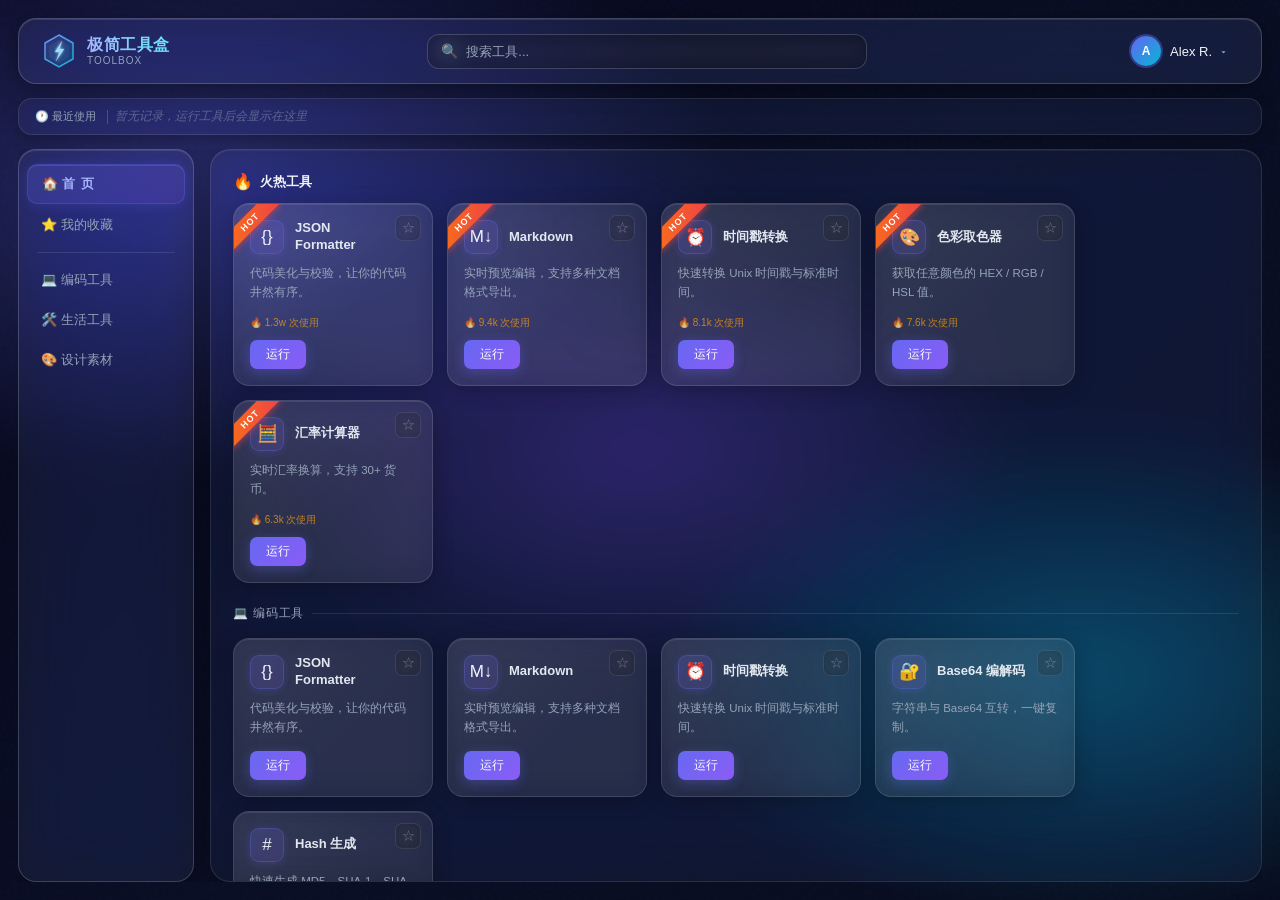
==== frontend/index.html @ b9ddc630 "first commit" ====
<!DOCTYPE html>
<html lang="zh-CN">
<head>
    <meta charset="UTF-8">
    <title>极简工具盒</title>
    <style>
        :root {
            --primary: #6366f1;
            --primary2: #8b5cf6;
            --accent: #06b6d4;
            --star: #f59e0b;
            --text-main: #f1f5f9;
            --text-dim: #94a3b8;
            --border: rgba(255,255,255,0.10);
            --border-bright: rgba(255,255,255,0.18);
            --glass: rgba(255,255,255,0.06);
            --glass-dark: rgba(10,15,30,0.55);
            --glass-card: rgba(255,255,255,0.07);
        }

        * { margin:0; padding:0; box-sizing:border-box; }

        /* ── 动态渐变背景 ── */
        body {
            min-height: 100vh; height: 100vh;
            font-family: "PingFang SC","Microsoft YaHei",sans-serif;
            color: var(--text-main);
            overflow: hidden;
            display: flex; flex-direction: column;
            padding: 18px;
            position: relative;
        }

        /* 背景层：多彩光晕 */
        body::before {
            content:'';
            position:fixed; inset:0; z-index:-2;
            background:
                radial-gradient(ellipse 70% 55% at 15% 20%, rgba(99,102,241,0.35) 0%, transparent 60%),
                radial-gradient(ellipse 60% 50% at 85% 75%, rgba(6,182,212,0.28) 0%, transparent 55%),
                radial-gradient(ellipse 50% 40% at 50% 50%, rgba(139,92,246,0.20) 0%, transparent 60%),
                linear-gradient(135deg, #04061a 0%, #080d24 50%, #060b1e 100%);
        }
        /* 背景噪点增加质感 */
        body::after {
            content:'';
            position:fixed; inset:0; z-index:-1;
            background-image: url("data:image/svg+xml,%3Csvg viewBox='0 0 256 256' xmlns='http://www.w3.org/2000/svg'%3E%3Cfilter id='noise'%3E%3CfeTurbulence type='fractalNoise' baseFrequency='0.9' numOctaves='4' stitchTiles='stitch'/%3E%3C/filter%3E%3Crect width='100%25' height='100%25' filter='url(%23noise)' opacity='0.04'/%3E%3C/svg%3E");
            opacity: 0.5;
            pointer-events:none;
        }

        /* ══════════════════════════════
           毛玻璃基础样式
        ══════════════════════════════ */
        .glass {
            background: var(--glass);
            backdrop-filter: blur(24px) saturate(160%);
            -webkit-backdrop-filter: blur(24px) saturate(160%);
            border: 1px solid var(--border-bright);
            box-shadow: 0 8px 32px rgba(0,0,0,0.35), inset 0 1px 0 rgba(255,255,255,0.1);
        }

        /* ── Header ── */
        header {
            position: relative;
            z-index: 100;
            border-radius: 18px;
            padding: 11px 22px;
            display: flex; align-items: center; gap: 28px;
            margin-bottom: 14px;
            background: rgba(255,255,255,0.06);
            backdrop-filter: blur(30px) saturate(180%);
            -webkit-backdrop-filter: blur(30px) saturate(180%);
            border: 1px solid var(--border-bright);
            box-shadow: 0 4px 24px rgba(0,0,0,0.4), inset 0 1px 0 rgba(255,255,255,0.12);
        }

        /* ── LOGO ── */
        .brand {
            display: flex; align-items: center; gap: 10px;
            text-decoration: none; flex-shrink: 0;
        }
        .logo-wrap {
            width: 36px; height: 36px; flex-shrink: 0;
            position: relative;
        }
        .logo-wrap svg { width: 36px; height: 36px; display:block; }
        .brand-text {
            display: flex; flex-direction: column; line-height: 1.2;
        }
        .brand-name {
            font-size: 16px; font-weight: 700; letter-spacing: 0.5px;
            background: linear-gradient(90deg, #a5b4fc, #67e8f9, #a5b4fc);
            background-size: 200% 100%;
            -webkit-background-clip: text; -webkit-text-fill-color: transparent;
            background-clip: text;
            animation: shimmer 4s linear infinite;
        }
        .brand-sub {
            font-size: 10px; color: var(--text-dim); letter-spacing: 1px;
        }
        @keyframes shimmer {
            0%{background-position:0% 50%} 100%{background-position:200% 50%}
        }

        /* ── 搜索框 ── */
        .search-container { flex: 1; display: flex; justify-content: center; }
        .search-wrap {
            position: relative; max-width: 440px; width: 100%;
        }
        .search-icon {
            position: absolute; left: 14px; top: 50%; transform: translateY(-50%);
            color: var(--text-dim); font-size: 14px; pointer-events: none;
        }
        .search-input {
            width: 100%;
            background: rgba(0,0,0,0.25);
            border: 1px solid var(--border-bright);
            backdrop-filter: blur(10px);
            padding: 9px 16px 9px 38px;
            border-radius: 12px;
            color: #fff; outline: none; font-size: 13px;
            transition: 0.25s;
        }
        .search-input::placeholder { color: var(--text-dim); }
        .search-input:focus {
            border-color: rgba(99,102,241,0.6);
            background: rgba(99,102,241,0.08);
            box-shadow: 0 0 0 3px rgba(99,102,241,0.15);
        }

        /* ── 用户头像 ── */
        .user-wrap { position: relative; flex-shrink: 0; }
        .user-area {
            display: flex; align-items: center; gap: 9px;
            font-size: 13px; cursor: pointer;
            padding: 5px 12px 5px 5px;
            border-radius: 10px;
            border: 1px solid transparent;
            transition: 0.2s;
        }
        .user-area:hover { border-color: var(--border-bright); background: var(--glass); }
        .user-area.open { border-color: var(--border-bright); background: var(--glass); }
        .avatar {
            width: 30px; height: 30px; border-radius: 50%;
            background: linear-gradient(135deg, var(--primary), var(--accent));
            display: flex; align-items: center; justify-content: center;
            font-size: 12px; font-weight: 700; color: #fff;
            box-shadow: 0 0 0 2px rgba(99,102,241,0.4);
            overflow: hidden; flex-shrink: 0;
        }
        .avatar img { width:100%; height:100%; object-fit:cover; border-radius:50%; }

        /* ── 用户下拉面板 ── */
        .user-dropdown {
            display: none;
            position: absolute;
            top: 100%;
            right: 0;
            margin-top: 8px;
            width: 280px;
            background: rgba(12,18,38,0.92);
            backdrop-filter: blur(30px) saturate(180%);
            -webkit-backdrop-filter: blur(30px) saturate(180%);
            border: 1px solid var(--border-bright);
            border-radius: 16px;
            box-shadow: 0 16px 48px rgba(0,0,0,0.55), inset 0 1px 0 rgba(255,255,255,0.1);
            z-index: 9999;
            overflow: hidden;
        }
        .user-dropdown.show { display: block; animation: dropDown 0.2s cubic-bezier(0.4,0,0.2,1); }
        @keyframes dropDown {
            from { opacity:0; transform: translateY(-8px) scale(0.97); }
            to   { opacity:1; transform: translateY(0) scale(1); }
        }

        /* 面板顶部头像区 */
        .dp-head {
            padding: 20px 20px 16px;
            display: flex; flex-direction: column; align-items: center; gap: 10px;
            border-bottom: 1px solid var(--border);
            background: linear-gradient(180deg, rgba(99,102,241,0.08) 0%, transparent 100%);
        }
        .dp-avatar-wrap { position: relative; cursor: pointer; }
        .dp-avatar {
            width: 64px; height: 64px; border-radius: 50%;
            background: linear-gradient(135deg, var(--primary), var(--accent));
            display: flex; align-items: center; justify-content: center;
            font-size: 26px; font-weight: 700; color: #fff;
            box-shadow: 0 0 0 3px rgba(99,102,241,0.35), 0 4px 16px rgba(99,102,241,0.3);
            overflow: hidden;
        }
        .dp-avatar img { width:100%; height:100%; object-fit:cover; border-radius:50%; }
        .dp-avatar-edit {
            position: absolute; bottom:0; right:0;
            width:22px; height:22px; border-radius:50%;
            background: var(--primary); border: 2px solid #0c1226;
            display: flex; align-items: center; justify-content: center;
            font-size: 10px; color:#fff;
        }
        #avatarInput { display:none; }
        .dp-name { font-size: 14px; font-weight: 600; color: var(--text-main); }
        .dp-uid { font-size: 11px; color: var(--text-dim); }

        /* 面板内容区 */
        .dp-body { padding: 14px 16px; display: flex; flex-direction: column; gap: 10px; }
        .dp-field { display: flex; flex-direction: column; gap: 4px; }
        .dp-label {
            font-size: 10px; color: var(--text-dim);
            text-transform: uppercase; letter-spacing: 0.8px;
        }
        .dp-row { display: flex; align-items: center; gap: 8px; }
        .dp-val {
            flex: 1; font-size: 13px; color: var(--text-main);
            background: rgba(255,255,255,0.05); border: 1px solid var(--border);
            border-radius: 8px; padding: 7px 11px;
        }
        .dp-btn {
            padding: 7px 14px; border-radius: 8px; border: none;
            background: linear-gradient(135deg, var(--primary), var(--primary2));
            color: #fff; font-size: 12px; cursor: pointer;
            transition: 0.2s; flex-shrink: 0;
        }
        .dp-btn:hover { opacity: 0.85; transform: translateY(-1px); }
        .dp-input {
            flex: 1; font-size: 13px; color: var(--text-main);
            background: rgba(0,0,0,0.3); border: 1px solid rgba(99,102,241,0.5);
            border-radius: 8px; padding: 7px 11px; outline: none;
            box-shadow: 0 0 0 2px rgba(99,102,241,0.15);
        }
        .dp-edit-btn {
            width: 28px; height: 28px; border-radius: 7px;
            background: rgba(255,255,255,0.06); border: 1px solid var(--border);
            color: var(--text-dim); font-size: 12px; cursor: pointer;
            display: flex; align-items: center; justify-content: center;
            transition: 0.2s; flex-shrink: 0;
        }
        .dp-edit-btn:hover { background: rgba(99,102,241,0.2); color: #a5b4fc; border-color: rgba(99,102,241,0.4); }
        .dp-save-btn {
            width: 28px; height: 28px; border-radius: 7px;
            background: rgba(99,102,241,0.25); border: 1px solid rgba(99,102,241,0.45);
            color: #a5b4fc; font-size: 12px; cursor: pointer;
            display: flex; align-items: center; justify-content: center;
            transition: 0.2s; flex-shrink: 0;
        }
        .dp-save-btn:hover { background: rgba(99,102,241,0.4); }
        .dp-uid-row {
            font-size: 12px; color: var(--text-dim);
            background: rgba(255,255,255,0.04); border: 1px solid var(--border);
            border-radius: 8px; padding: 7px 11px;
            display: flex; justify-content: space-between; align-items: center;
        }
        .dp-uid-copy { font-size: 11px; cursor: pointer; color: var(--primary); opacity:0.8; }
        .dp-uid-copy:hover { opacity:1; }
        .dp-divider { height:1px; background:var(--border); margin: 2px 0; }
        .dp-foot {
            padding: 12px 16px;
            border-top: 1px solid var(--border);
        }
        .dp-logout {
            width:100%; padding: 8px; border-radius:9px;
            background: rgba(239,68,68,0.08); border: 1px solid rgba(239,68,68,0.2);
            color: #f87171; font-size: 12px; cursor: pointer; transition: 0.2s;
        }
        .dp-logout:hover { background: rgba(239,68,68,0.18); }

        /* ── 最近使用栏 ── */
        .recent-bar {
            border-radius: 14px;
            padding: 9px 16px;
            display: flex; align-items: center; gap: 7px;
            margin-bottom: 14px;
            overflow-x: auto;
            background: rgba(255,255,255,0.04);
            backdrop-filter: blur(20px) saturate(150%);
            -webkit-backdrop-filter: blur(20px) saturate(150%);
            border: 1px solid var(--border);
            box-shadow: 0 4px 16px rgba(0,0,0,0.25);
        }
        .recent-bar::-webkit-scrollbar { height: 0; }
        .recent-label {
            font-size: 11px; color: var(--text-dim);
            white-space: nowrap; flex-shrink: 0;
            padding-right: 4px;
        }
        .recent-divider { width:1px; height:14px; background:var(--border-bright); flex-shrink:0; }
        .recent-item {
            display: flex; align-items: center; gap: 6px;
            background: rgba(255,255,255,0.06);
            border: 1px solid rgba(255,255,255,0.1);
            border-radius: 8px; padding: 4px 12px;
            font-size: 12px; color: #cbd5e1;
            cursor: pointer; white-space: nowrap; flex-shrink: 0;
            transition: 0.2s; backdrop-filter: blur(8px);
        }
        .recent-item:hover {
            background: rgba(99,102,241,0.2);
            border-color: rgba(99,102,241,0.45);
            color: #fff; transform: translateY(-1px);
            box-shadow: 0 4px 12px rgba(99,102,241,0.2);
        }
        .recent-item .ri-icon { font-size: 13px; }
        .recent-empty {
            font-size: 12px; color: rgba(148,163,184,0.5);
            font-style: italic;
        }

        /* ── 布局 ── */
        .layout { display: flex; gap: 16px; flex: 1; overflow: hidden; }

        /* ── 侧边栏 ── */
        aside {
            width: 176px; flex-shrink: 0;
            border-radius: 18px;
            padding: 14px 8px;
            display: flex; flex-direction: column; gap: 2px;
            background: rgba(255,255,255,0.05);
            backdrop-filter: blur(28px) saturate(160%);
            -webkit-backdrop-filter: blur(28px) saturate(160%);
            border: 1px solid var(--border-bright);
            box-shadow: 0 8px 32px rgba(0,0,0,0.3), inset 0 1px 0 rgba(255,255,255,0.1);
        }
        .nav-item {
            padding: 10px 14px; border-radius: 10px; cursor: pointer;
            color: var(--text-dim); font-size: 13px; transition: 0.2s;
            display: flex; align-items: center; justify-content: flex-start;
            gap: 6px;
        }
        .nav-item > span:first-child { flex: 1; }
        .nav-item:hover {
            background: rgba(255,255,255,0.07);
            color: var(--text-main);
        }
        .nav-item.active {
            background: linear-gradient(135deg, rgba(99,102,241,0.25), rgba(139,92,246,0.18));
            color: #a5b4fc; font-weight: 600;
            border: 1px solid rgba(99,102,241,0.3);
            box-shadow: 0 2px 12px rgba(99,102,241,0.2), inset 0 1px 0 rgba(255,255,255,0.1);
        }
        .nav-badge {
            background: var(--star);
            color: #000; font-size: 10px; font-weight: 700;
            padding: 1px 6px; border-radius: 10px; min-width: 18px; text-align: center;
        }
        .nav-divider { height:1px; background: var(--border); margin: 6px 10px; }

        /* ── 工具主区域 ── */
        .tools-box {
            flex: 1;
            border-radius: 20px;
            padding: 22px;
            overflow-y: auto;
            background: rgba(255,255,255,0.04);
            backdrop-filter: blur(24px) saturate(150%);
            -webkit-backdrop-filter: blur(24px) saturate(150%);
            border: 1px solid var(--border);
            box-shadow: 0 8px 32px rgba(0,0,0,0.3), inset 0 1px 0 rgba(255,255,255,0.06);
        }
        .tools-box::-webkit-scrollbar { width: 4px; }
        .tools-box::-webkit-scrollbar-thumb { background: rgba(255,255,255,0.12); border-radius: 2px; }

        .section-title {
            font-size: 12px; color: var(--text-dim);
            margin-bottom: 16px; display: flex; align-items: center; gap: 8px;
            text-transform: uppercase; letter-spacing: 0.8px;
        }
        .section-title::after { content:''; flex:1; height:1px; background: var(--border); }

        .grid {
            display: grid;
            grid-template-columns: repeat(auto-fill, minmax(170px, 200px));
            gap: 14px;
        }

        /* ── 工具卡片（核心毛玻璃） ── */
        .card {
            background: rgba(255,255,255,0.07);
            backdrop-filter: blur(16px) saturate(160%);
            -webkit-backdrop-filter: blur(16px) saturate(160%);
            border: 1px solid rgba(255,255,255,0.13);
            border-radius: 16px; padding: 16px;
            display: flex; flex-direction: column;
            position: relative;
            transition: all 0.3s cubic-bezier(0.4,0,0.2,1);
            box-shadow: 0 4px 20px rgba(0,0,0,0.25), inset 0 1px 0 rgba(255,255,255,0.1);
        }
        .card::before {
            content:''; position:absolute; inset:0; border-radius:16px;
            background: linear-gradient(135deg, rgba(255,255,255,0.05) 0%, transparent 60%);
            pointer-events:none;
        }
        .card:hover {
            transform: translateY(-5px) scale(1.01);
            border-color: rgba(99,102,241,0.45);
            background: rgba(99,102,241,0.12);
            box-shadow: 0 12px 36px rgba(99,102,241,0.25), 0 4px 16px rgba(0,0,0,0.3), inset 0 1px 0 rgba(255,255,255,0.15);
        }
        .card.favorited {
            border-color: rgba(245,158,11,0.35);
            box-shadow: 0 4px 20px rgba(245,158,11,0.15), 0 4px 16px rgba(0,0,0,0.25), inset 0 1px 0 rgba(255,255,255,0.1);
        }

        /* 收藏按钮 */
        .star-btn {
            position:absolute; top:11px; right:11px;
            background: rgba(0,0,0,0.2); border: 1px solid rgba(255,255,255,0.1);
            width: 26px; height: 26px; border-radius: 7px;
            display: flex; align-items: center; justify-content: center;
            font-size: 13px; cursor: pointer;
            color: rgba(255,255,255,0.3);
            transition: 0.2s; backdrop-filter: blur(8px);
        }
        .star-btn:hover { color: var(--star); border-color: rgba(245,158,11,0.4); background: rgba(245,158,11,0.1); transform: scale(1.15); }
        .star-btn.active { color: var(--star); border-color: rgba(245,158,11,0.5); background: rgba(245,158,11,0.12); }

        .card-header {
            display: flex; align-items: center; gap: 11px; margin-bottom: 10px;
            padding-right: 28px; padding-left: 0;
        }
        .icon-small {
            width: 34px; height: 34px; border-radius: 9px; flex-shrink: 0;
            background: linear-gradient(135deg, rgba(99,102,241,0.2), rgba(139,92,246,0.15));
            border: 1px solid rgba(99,102,241,0.3);
            display: flex; align-items: center; justify-content: center;
            font-size: 17px;
            box-shadow: 0 2px 8px rgba(99,102,241,0.2);
        }
        .card h3 { font-size: 13px; font-weight: 600; color: #e2e8f0; line-height: 1.3; }
        .card p {
            font-size: 11.5px; color: var(--text-dim);
            line-height: 1.65; margin-bottom: 14px; flex-grow: 1;
        }
        .btn-run {
            align-self: flex-start;
            background: linear-gradient(135deg, var(--primary), var(--primary2));
            color: #fff; border: none;
            padding: 6px 16px; border-radius: 7px;
            font-size: 12px; font-weight: 500;
            cursor: pointer; transition: 0.2s;
            box-shadow: 0 3px 12px rgba(99,102,241,0.35);
        }
        .btn-run:hover {
            filter: brightness(1.15);
            box-shadow: 0 4px 18px rgba(99,102,241,0.5);
            transform: translateY(-1px);
        }

        /* ── 空状态 ── */
        .empty-state {
            display: flex; flex-direction: column; align-items: center;
            justify-content: center; height: 180px;
            color: var(--text-dim); gap: 10px;
        }
        .empty-state .empty-icon { font-size: 36px; opacity: 0.35; }
        .empty-state p { font-size: 13px; }

        .view { display:none; }
        .view.active { display:block; }

        /* ── 火热 HOT 角标（左上斜角 ribbon） ── */
        .hot-badge {
            position: absolute; top: 0; left: 0;
            width: 52px; height: 52px;
            overflow: hidden; border-radius: 16px 0 0 0;
            pointer-events: none;
        }
        .hot-badge::before {
            content: 'HOT';
            position: absolute;
            top: 10px; left: -18px;
            width: 68px;
            background: linear-gradient(135deg, #f97316, #ef4444);
            color: #fff; font-size: 9px; font-weight: 800;
            text-align: center; letter-spacing: 1px;
            padding: 3px 0;
            transform: rotate(-45deg);
            box-shadow: 0 2px 6px rgba(239,68,68,0.5);
        }
        .card-uses {
            font-size: 10px; color: rgba(245,158,11,0.75);
            margin-bottom: 10px; display: flex; align-items: center; gap: 3px;
        }
        .fire-icon {
            font-size: 16px; display: inline-block;
            animation: fireFlicker 1.4s ease-in-out infinite alternate;
        }
        @keyframes fireFlicker {
            from { transform: scale(1) rotate(-3deg); filter: brightness(1); }
            to   { transform: scale(1.15) rotate(3deg); filter: brightness(1.3); }
        }
    </style>
</head>
<body>

    <!-- ══ HEADER ══ -->
    <header>
        <!-- LOGO -->
        <a class="brand" href="#">
            <div class="logo-wrap">
                <!-- SVG Logo：六边形工具箱 + 闪电 -->
                <svg viewBox="0 0 36 36" fill="none" xmlns="http://www.w3.org/2000/svg">
                    <defs>
                        <linearGradient id="lg1" x1="0" y1="0" x2="36" y2="36" gradientUnits="userSpaceOnUse">
                            <stop offset="0%" stop-color="#818cf8"/>
                            <stop offset="100%" stop-color="#06b6d4"/>
                        </linearGradient>
                        <linearGradient id="lg2" x1="0" y1="0" x2="36" y2="36" gradientUnits="userSpaceOnUse">
                            <stop offset="0%" stop-color="#c7d2fe"/>
                            <stop offset="100%" stop-color="#67e8f9"/>
                        </linearGradient>
                        <filter id="glow">
                            <feGaussianBlur stdDeviation="1.5" result="blur"/>
                            <feMerge><feMergeNode in="blur"/><feMergeNode in="SourceGraphic"/></feMerge>
                        </filter>
                    </defs>
                    <!-- 六边形底座 -->
                    <path d="M18 2 L32 10 L32 26 L18 34 L4 26 L4 10 Z"
                          fill="url(#lg1)" opacity="0.18"/>
                    <path d="M18 2 L32 10 L32 26 L18 34 L4 26 L4 10 Z"
                          fill="none" stroke="url(#lg1)" stroke-width="1.5"/>
                    <!-- 内层六边形 -->
                    <path d="M18 7 L28 13 L28 24 L18 30 L8 24 L8 13 Z"
                          fill="url(#lg1)" opacity="0.12"/>
                    <!-- 闪电图标 -->
                    <path filter="url(#glow)"
                          d="M21 8 L14 19 L18.5 19 L15 28 L23 16 L18.5 16 Z"
                          fill="url(#lg2)" stroke="rgba(255,255,255,0.3)" stroke-width="0.4"/>
                </svg>
            </div>
            <div class="brand-text">
                <span class="brand-name">极简工具盒</span>
                <span class="brand-sub">TOOLBOX</span>
            </div>
        </a>

        <!-- 搜索 -->
        <div class="search-container">
            <div class="search-wrap">
                <span class="search-icon">🔍</span>
                <input type="text" class="search-input" placeholder="搜索工具..." oninput="searchTools(this.value)">
            </div>
        </div>

        <!-- 用户 -->
        <div class="user-wrap">
            <div class="user-area" id="userArea" onclick="toggleDropdown()">
                <div class="avatar" id="headerAvatar">A</div>
                <span id="headerName">Alex R.</span>
                <span style="color:var(--text-dim);font-size:10px" id="dropArrow">▾</span>
            </div>
            <div class="user-dropdown" id="userDropdown">
                <input type="file" id="avatarInput" accept="image/*" style="display:none" onchange="handleAvatarUpload(this)">
                <div class="dp-head">
                    <div class="dp-avatar-wrap" onclick="editAvatar()">
                        <div class="dp-avatar" id="dropdownAvatar">A</div>
                        <div class="dp-avatar-edit">📷</div>
                    </div>
                    <div class="dp-name" id="dropdownName">Alex R.</div>
                    <div class="dp-uid" id="dropdownId">#UID-XXXX</div>
                </div>
                <div class="dp-body">
                    <div class="dp-field">
                        <div class="dp-label">名字</div>
                        <div class="dp-row">
                            <div class="dp-val" id="dropdownNameVal" style="flex:1">-</div>
                            <button class="dp-btn" onclick="editName()">修改</button>
                        </div>
                    </div>
                    <div class="dp-field">
                        <div class="dp-label">密码</div>
                        <div class="dp-row">
                            <span style="border-bottom:1px dashed var(--border);padding-bottom:2px;color:var(--text-dim);flex:1;">******</span>
                            <button class="dp-btn" onclick="editPwd()">修改</button>
                        </div>
                    </div>
                    <div class="dp-field">
                        <div class="dp-label">意见反馈</div>
                        <div class="dp-row">
                            <div class="dp-val" style="flex:1;color:var(--text-dim)">帮助我们改进</div>
                            <button class="dp-btn" onclick="sendFeedback()">反馈</button>
                        </div>
                    </div>
                    <div class="dp-field">
                        <div class="dp-label">退出登录</div>
                        <div class="dp-row">
                            <div class="dp-val" style="flex:1;color:#ef4444">清除所有数据</div>
                            <button class="dp-btn" style="background:#ef4444" onclick="logout()">退出</button>
                        </div>
                    </div>
                </div>
            </div>
        </div>
    </header>

    <!-- ══ 最近使用栏 ══ -->
    <div class="recent-bar" id="recentBar">
        <span class="recent-label">🕐 最近使用</span>
        <div class="recent-divider"></div>
        <span class="recent-empty" id="recentEmpty">暂无记录，运行工具后会显示在这里</span>
    </div>

    <!-- ══ 主体布局 ══ -->
    <div class="layout">

        <!-- 侧边栏 -->
        <aside>
            <div class="nav-item active" onclick="switchNav(this,'all')"><span>🏠 首&ensp;页</span></div>
            <div class="nav-item" onclick="switchNav(this,'fav')">
                <span>⭐ 我的收藏</span>
                <span class="nav-badge" id="favBadge" style="display:none">0</span>
            </div>
            <div class="nav-divider"></div>
            <div class="nav-item" onclick="switchNav(this,'code')"><span>💻 编码工具</span></div>
            <div class="nav-item" onclick="switchNav(this,'life')"><span>🛠️ 生活工具</span></div>
            <div class="nav-item" onclick="switchNav(this,'design')"><span>🎨 设计素材</span></div>
        </aside>

        <!-- 工具区 -->
        <main class="tools-box">

            <div class="view active" id="view-all">
                <div class="hot-section" id="hot-section">
                    <div style="display:flex;align-items:center;margin-bottom:12px;">
                        <span style="font-size:13px;font-weight:600;display:flex;align-items:center;gap:7px;">
                            <span class="fire-icon">🔥</span> 火热工具
                        </span>
                    </div>
                    <div class="grid" id="grid-hot"></div>
                </div>
                <div class="section-title" id="code-title" style="margin-top:22px;">💻 编码工具</div>
                <div class="grid" id="grid-code-home"></div>
                <div class="section-title" id="life-title" style="margin-top:22px;">🛠️ 生活工具</div>
                <div class="grid" id="grid-life-home"></div>
                <div class="section-title" id="design-title" style="margin-top:22px;">🎨 设计素材</div>
                <div class="grid" id="grid-design-home"></div>
            </div>

            <div class="view" id="view-fav">
                <div class="section-title">我的收藏</div>
                <div class="empty-state" id="emptyFav">
                    <div class="empty-icon">⭐</div>
                    <p>还没有收藏任何工具</p>
                    <p style="font-size:11px;opacity:.5">点击卡片右上角 ☆ 来收藏</p>
                </div>
                <div class="grid" id="grid-fav"></div>
            </div>

            <div class="view" id="view-code">
                <div class="section-title">编码工具</div>
                <div class="grid" id="grid-code"></div>
            </div>

            <div class="view" id="view-life">
                <div class="section-title">生活工具</div>
                <div class="grid" id="grid-life"></div>
            </div>

            <div class="view" id="view-design">
                <div class="section-title">设计素材</div>
                <div class="grid" id="grid-design"></div>
            </div>

        </main>
    </div>

<script>
    const tools = [
        { id:1,  icon:'{}', name:'JSON Formatter', desc:'代码美化与校验，让你的代码井然有序。', cat:'code',   hot:true,  uses:12800 },
        { id:2,  icon:'M↓', name:'Markdown',        desc:'实时预览编辑，支持多种文档格式导出。', cat:'code',   hot:true,  uses:9400  },
        { id:3,  icon:'⏰', name:'时间戳转换',       desc:'快速转换 Unix 时间戳与标准时间。',     cat:'code',   hot:true,  uses:8100  },
        { id:4,  icon:'🔐', name:'Base64 编解码',    desc:'字符串与 Base64 互转，一键复制。',     cat:'code',   hot:false, uses:3200  },
        { id:5,  icon:'#',  name:'Hash 生成',        desc:'快速生成 MD5、SHA-1、SHA-256 摘要。',  cat:'code',   hot:false, uses:2700  },
        { id:6,  icon:'🎨', name:'色彩取色器',       desc:'获取任意颜色的 HEX / RGB / HSL 值。',  cat:'design', hot:true,  uses:7600  },
        { id:7,  icon:'📐', name:'字体预览',         desc:'浏览常用 Web 字体，实时对比效果。',    cat:'design', hot:false, uses:1900  },
        { id:8,  icon:'✂️', name:'SVG 压缩',         desc:'精简 SVG 文件体积，保留视觉细节。',    cat:'design', hot:false, uses:1400  },
        { id:9,  icon:'🧮', name:'汇率计算器',       desc:'实时汇率换算，支持 30+ 货币。',        cat:'life',   hot:true,  uses:6300  },
        { id:10, icon:'📅', name:'日期计算',         desc:'计算两个日期之间的天数间隔。',          cat:'life',   hot:false, uses:2100  },
        { id:11, icon:'📏', name:'单位换算',         desc:'长度、重量、温度等常用单位互转。',      cat:'life',   hot:false, uses:1700  },
    ];

    let favorites = new Set(JSON.parse(localStorage.getItem('fav')||'[]'));
    function saveFav(){ localStorage.setItem('fav', JSON.stringify([...favorites])); }

    // ── 最近使用（最多8条，存 id 列表）──
    let recentIds = JSON.parse(localStorage.getItem('recent')||'[]');
    function recordRecent(id){
        recentIds = [id, ...recentIds.filter(x=>x!==id)].slice(0,8);
        localStorage.setItem('recent', JSON.stringify(recentIds));
        renderRecentBar();
    }
    function renderRecentBar(){
        const bar = document.getElementById('recentBar');
        // 清除旧 item，保留 label 和 divider
        bar.querySelectorAll('.recent-item').forEach(el=>el.remove());
        const empty = document.getElementById('recentEmpty');
        if(!recentIds.length){ empty.style.display=''; return; }
        empty.style.display='none';
        const divider = bar.querySelector('.recent-divider');
        recentIds.forEach(id=>{
            const t = tools.find(x=>x.id===id); if(!t) return;
            const btn = document.createElement('span');
            btn.className='recent-item';
            btn.innerHTML=`<span class="ri-icon">${t.icon}</span>${t.name}`;
            btn.onclick=()=>{ recordRecent(t.id); };
            bar.insertBefore(btn, divider.nextSibling);
        });
    }

    function toggleFav(id, btn, card){
        if(favorites.has(id)){
            favorites.delete(id); btn.classList.remove('active');
            btn.textContent='☆'; card.classList.remove('favorited');
        } else {
            favorites.add(id); btn.classList.add('active');
            btn.textContent='★'; card.classList.add('favorited');
        }
        saveFav(); updateBadge();
        if(document.getElementById('view-fav').classList.contains('active')) renderFav();
    }

    function updateBadge(){
        const b=document.getElementById('favBadge');
        b.textContent=favorites.size;
        b.style.display=favorites.size?'':'none';
    }

    function fmtUses(n){
        return n>=10000?(n/10000).toFixed(1)+'w':n>=1000?(n/1000).toFixed(1)+'k':n+'';
    }

    function makeCard(t, showHot){
        const isFav=favorites.has(t.id);
        const card=document.createElement('div');
        card.className='card'+(isFav?' favorited':'');
        const hotBadge = (showHot && t.hot) ? `<span class="hot-badge"></span>` : '';
        const usesLine = (showHot && t.hot) ? `<div class="card-uses">🔥 ${fmtUses(t.uses)} 次使用</div>` : '';
        card.innerHTML=`
            ${hotBadge}
            <button class="star-btn ${isFav?'active':''}" title="${isFav?'取消收藏':'收藏'}">
                ${isFav?'★':'☆'}
            </button>
            <div class="card-header">
                <div class="icon-small">${t.icon}</div>
                <h3>${t.name}</h3>
            </div>
            <p>${t.desc}</p>
            ${usesLine}
            <button class="btn-run">运行</button>
        `;
        card.querySelector('.star-btn').addEventListener('click', e=>{
            e.stopPropagation(); toggleFav(t.id, e.currentTarget, card);
        });
        card.querySelector('.btn-run').addEventListener('click', e=>{
            e.stopPropagation(); recordRecent(t.id);
        });
        return card;
    }

    function renderGrid(id, list, showHot){
        const el=document.getElementById(id); el.innerHTML='';
        if(!list.length){
            el.innerHTML='<div class="empty-state"><div class="empty-icon">🔍</div><p>没有找到相关工具</p></div>';
            return;
        }
        list.forEach(t=>el.appendChild(makeCard(t, showHot||false)));
    }

    function renderFav(){
        const favTools=tools.filter(t=>favorites.has(t.id));
        document.getElementById('emptyFav').style.display=favTools.length?'none':'flex';
        renderGrid('grid-fav', favTools);
    }

    function renderAll(){
        const hotList=[...tools].filter(t=>t.hot).sort((a,b)=>b.uses-a.uses);
        renderGrid('grid-hot', hotList, true);
        renderGrid('grid-code-home', tools.filter(t=>t.cat==='code'));
        renderGrid('grid-life-home', tools.filter(t=>t.cat==='life'));
        renderGrid('grid-design-home', tools.filter(t=>t.cat==='design'));
        renderGrid('grid-code', tools.filter(t=>t.cat==='code'));
        renderGrid('grid-life', tools.filter(t=>t.cat==='life'));
        renderGrid('grid-design', tools.filter(t=>t.cat==='design'));
        renderFav(); updateBadge(); renderRecentBar();
    }

    function switchNav(el, view){
        document.querySelectorAll('.nav-item').forEach(n=>n.classList.remove('active'));
        el.classList.add('active');
        document.querySelectorAll('.view').forEach(v=>v.classList.remove('active'));
        document.getElementById('view-'+view).classList.add('active');
        if(view==='fav') renderFav();
    }

    function searchTools(q){
        if(!q.trim()){ renderAll(); document.querySelector('.hot-section').style.display=''; return; }
        const kw=q.toLowerCase();
        const res=tools.filter(t=>t.name.toLowerCase().includes(kw)||t.desc.includes(kw));
        document.querySelectorAll('.nav-item').forEach(n=>n.classList.remove('active'));
        document.querySelector('.nav-item').classList.add('active');
        document.querySelectorAll('.view').forEach(v=>v.classList.remove('active'));
        document.getElementById('view-all').classList.add('active');
        document.getElementById('hot-section').style.display='none';
        const codeHome = document.getElementById('grid-code-home');
        const lifeHome = document.getElementById('grid-life-home');
        const designHome = document.getElementById('grid-design-home');
        if(codeHome) codeHome.style.display='none';
        if(lifeHome) codeHome.style.display='none';
        if(designHome) codeHome.style.display='none';
        renderGrid('grid-hot', res, true);
    }

    renderAll();

    /* ══ 用户信息面板 ══ */
    const USER_KEY = 'userProfile';
    let userProfile = JSON.parse(localStorage.getItem(USER_KEY) || 'null') || {
        id: 'UID-' + Math.random().toString(36).slice(2,10).toUpperCase(),
        name: 'Alex R.',
        pwd: '',
        avatar: ''  // base64 或空
    };

    function saveProfile(){ localStorage.setItem(USER_KEY, JSON.stringify(userProfile)); }

    function applyProfile(){
        const ha = document.getElementById('headerAvatar');
        const dp = document.getElementById('dpAvatar');
        if(userProfile.avatar){
            if(ha) ha.innerHTML = `<img src="${userProfile.avatar}">`;
            if(dp) dp.innerHTML = `<img src="${userProfile.avatar}">`;
        } else {
            const initials = userProfile.name.slice(0,1).toUpperCase();
            if(ha) ha.innerHTML = initials;
            if(dp) dp.innerHTML = initials;
        }
        const headerName = document.getElementById('headerName');
        const dpNameDisplay = document.getElementById('dpNameDisplay');
        const dpUidTop = document.getElementById('dpUidTop');
        const dpUidVal = document.getElementById('dpUidVal');
        const nameVal = document.getElementById('nameVal');
        const pwdVal = document.getElementById('pwdVal');
        if(headerName) headerName.textContent = userProfile.name;
        if(dpNameDisplay) dpNameDisplay.textContent = userProfile.name;
        if(dpUidTop) dpUidTop.textContent = '#' + userProfile.id;
        if(dpUidVal) dpUidVal.textContent = userProfile.id;
        if(nameVal) nameVal.textContent = userProfile.name;
        if(pwdVal) pwdVal.textContent = userProfile.pwd ? '••••••••' : '未设置';
    }

    function toggleDropdown(){
        const dd = document.getElementById('userDropdown');
        const ua = document.getElementById('userArea');
        const arrow = document.getElementById('dropArrow');
        if(!dd || !ua) return;
        const isOpen = dd.classList.contains('show');
        if(!isOpen){
            applyDropdownProfile();
        }
        dd.classList.toggle('show', !isOpen);
        ua.classList.toggle('open', !isOpen);
        if(arrow) arrow.textContent = isOpen ? '▾' : '▴';
    }

    function applyDropdownProfile(){
        const da = document.getElementById('dropdownAvatar');
        const dn = document.getElementById('dropdownName');
        const di = document.getElementById('dropdownId');
        const dnv = document.getElementById('dropdownNameVal');
        if(userProfile.avatar){
            da.innerHTML = `<img src="${userProfile.avatar}">`;
        } else {
            const initials = userProfile.name.slice(0,1).toUpperCase();
            da.innerHTML = initials;
        }
        if(dn) dn.textContent = userProfile.name;
        if(di) di.textContent = '#' + userProfile.id;
        if(dnv) dnv.textContent = userProfile.name;
    }

    function editAvatar(){
        document.getElementById('avatarInput').click();
    }

    function handleAvatarUpload(input){
        const file = input.files[0];
        if(!file) return;
        
        const reader = new FileReader();
        reader.onload = function(e){
            userProfile.avatar = e.target.result;
            saveProfile();
            applyProfile();
            applyDropdownProfile();
        };
        reader.readAsDataURL(file);
        input.value = '';
    }

    function editName(){
        const name = prompt('请输入新名字:', userProfile.name);
        if(name !== null && name.trim()){
            userProfile.name = name.trim();
            saveProfile();
            applyProfile();
            applyDropdownProfile();
        }
        closeDropdown();
    }

    function editPwd(){
        const oldPwd = prompt('请输入当前密码：');
        if(oldPwd === null) return;
        
        if(userProfile.pwd && oldPwd !== userProfile.pwd){
            alert('旧密码错误！');
            return;
        }
        
        const newPwd1 = prompt('请输入新密码：');
        if(newPwd1 === null) return;
        
        const newPwd2 = prompt('请再次输入新密码：');
        if(newPwd2 === null) return;
        
        if(newPwd1 !== newPwd2){
            alert('两次输入的密码不一致！');
            return;
        }
        
        userProfile.pwd = newPwd1;
        saveProfile();
        applyDropdownProfile();
        alert('密码修改成功！');
        closeDropdown();
    }

    function logout(){
        if(!confirm('确定要退出登录吗？这将清除所有本地数据（包括收藏、最近使用等）。')){
            return;
        }
        localStorage.clear();
        location.reload();
    }

    function sendFeedback(){
        const feedback = prompt('请输入您的意见或建议：');
        if(!feedback || !feedback.trim()){
            alert('请输入内容');
            return;
        }
        
        const data = {
            content: feedback.trim()
        };

        fetch('/api/feedback', {
            method: 'POST',
            headers: {
                'Content-Type': 'application/json',
            },
            body: JSON.stringify(data)
        })
        .then(response => {
            if(response.ok){
                alert('反馈提交成功！感谢您的意见。');
                closeDropdown();
            } else {
                alert('提交失败，请稍后重试');
            }
        })
        .catch(error => {
            console.error('Error:', error);
            alert('提交失败，请稍后重试');
        });
    }

    function closeDropdown(){
        const dd = document.getElementById('userDropdown');
        const ua = document.getElementById('userArea');
        const arrow = document.getElementById('dropArrow');
        if(dd) dd.classList.remove('show');
        if(ua) ua.classList.remove('open');
        if(arrow) arrow.textContent = '▾';
    }

    // 点击面板外关闭
    document.addEventListener('click', e=>{
        const wrap = document.querySelector('.user-wrap');
        if(!wrap.contains(e.target)) closeDropdown();
    });

    function startEdit(field){
        if(field==='name'){
            document.getElementById('nameVal').style.display='none';
            document.getElementById('nameEditBtn').style.display='none';
            const inp = document.getElementById('nameInput');
            inp.style.display=''; inp.value=userProfile.name; inp.focus();
            document.getElementById('nameSaveBtn').style.display='';
        } else {
            document.getElementById('pwdVal').style.display='none';
            document.getElementById('pwdEditBtn').style.display='none';
            const inp = document.getElementById('pwdInput');
            inp.style.display=''; inp.value=''; inp.focus();
            document.getElementById('pwdSaveBtn').style.display='';
        }
    }

    function saveEdit(field){
        if(field==='name'){
            const v = document.getElementById('nameInput').value.trim();
            if(v){ userProfile.name=v; saveProfile(); applyProfile(); }
            document.getElementById('nameInput').style.display='none';
            document.getElementById('nameSaveBtn').style.display='none';
            document.getElementById('nameVal').style.display='';
            document.getElementById('nameEditBtn').style.display='';
        } else {
            const v = document.getElementById('pwdInput').value;
            if(v){ userProfile.pwd=v; saveProfile(); applyProfile(); }
            document.getElementById('pwdInput').style.display='none';
            document.getElementById('pwdSaveBtn').style.display='none';
            document.getElementById('pwdVal').style.display='';
            document.getElementById('pwdEditBtn').style.display='';
        }
    }

    function changeAvatar(input){
        const file = input.files[0]; if(!file) return;
        const reader = new FileReader();
        reader.onload = e=>{ userProfile.avatar=e.target.result; saveProfile(); applyProfile(); };
        reader.readAsDataURL(file);
    }

    function copyUid(){
        navigator.clipboard.writeText(userProfile.id).then(()=>{
            const btn = document.querySelector('.dp-uid-copy');
            btn.textContent='✔ 已复制'; setTimeout(()=>btn.textContent='⎘ 复制', 1500);
        });
    }

    applyProfile();
    renderAll();
</script>
</body>
</html>
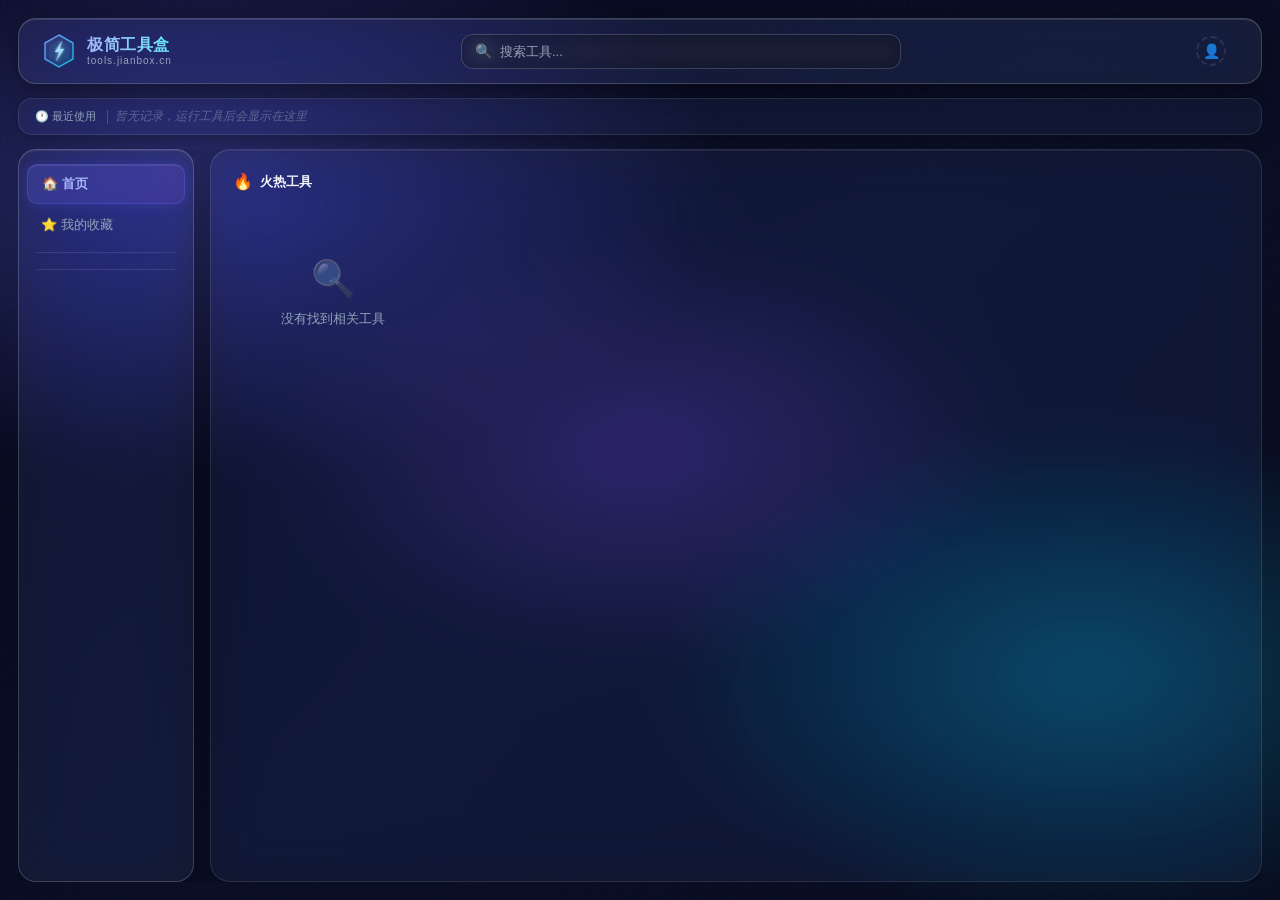
==== commit 6bd0da59: "修改网站结构" ====
--- a/frontend/index.html
+++ b/frontend/index.html
@@ -2,494 +2,58 @@
 <html lang="zh-CN">
 <head>
     <meta charset="UTF-8">
-    <title>极简工具盒</title>
-    <style>
-        :root {
-            --primary: #6366f1;
-            --primary2: #8b5cf6;
-            --accent: #06b6d4;
-            --star: #f59e0b;
-            --text-main: #f1f5f9;
-            --text-dim: #94a3b8;
-            --border: rgba(255,255,255,0.10);
-            --border-bright: rgba(255,255,255,0.18);
-            --glass: rgba(255,255,255,0.06);
-            --glass-dark: rgba(10,15,30,0.55);
-            --glass-card: rgba(255,255,255,0.07);
+    <meta name="viewport" content="width=device-width, initial-scale=1.0, maximum-scale=5.0">
+    
+    <!-- SEO 基础标签 -->
+    <title>极简工具盒 - 免费在线工具箱 | tools.jianbox.cn</title>
+    <meta name="description" content="极简工具盒提供丰富的免费在线工具，包括JSON格式化、Base64编解码、时间戳转换、密码生成器、颜色转换等开发、设计、办公工具。无需下载，打开即用。">
+    <meta name="keywords" content="在线工具,工具箱,JSON格式化,Base64,时间戳转换,密码生成器,正则测试,颜色转换,图片压缩,PDF转换,免费工具">
+    <meta name="author" content="极简工具盒">
+    <meta name="robots" content="index, follow">
+    <meta name="generator" content="极简工具盒">
+    
+    <!-- 移动端优化 -->
+    <meta name="theme-color" content="#6366f1">
+    <meta name="apple-mobile-web-app-capable" content="yes">
+    <meta name="apple-mobile-web-app-status-bar-style" content="default">
+    <meta name="format-detection" content="telephone=no">
+    
+    <!-- Open Graph / 社交媒体分享 -->
+    <meta property="og:type" content="website">
+    <meta property="og:title" content="极简工具盒 - 免费在线工具箱">
+    <meta property="og:description" content="提供JSON格式化、Base64编解码、时间戳转换、密码生成器等免费在线工具。无需下载，打开即用。">
+    <meta property="og:url" content="https://tools.jianbox.cn">
+    <meta property="og:site_name" content="极简工具盒">
+    <meta property="og:locale" content="zh_CN">
+    
+    <!-- Twitter Card -->
+    <meta name="twitter:card" content="summary">
+    <meta name="twitter:title" content="极简工具盒 - 免费在线工具箱">
+    <meta name="twitter:description" content="提供JSON格式化、Base64编解码、时间戳转换、密码生成器等免费在线工具。无需下载，打开即用。">
+    
+    <!-- 链接关系 -->
+    <link rel="canonical" href="https://tools.jianbox.cn">
+    <link rel="icon" type="image/svg+xml" href="data:image/svg+xml,<svg xmlns='http://www.w3.org/2000/svg' viewBox='0 0 36 36'><path fill='%236366f1' d='M18 2L32 10v16L18 34 4 26V10L18 2z'/><path fill='%23fff' d='M21 8l-7 11h4l-3 9 8-12h-4l3-8z'/></svg>">
+    
+    <link rel="stylesheet" href="css/style.css">
+    
+    <!-- 结构化数据 -->
+    <script type="application/ld+json">
+    {
+        "@context": "https://schema.org",
+        "@type": "WebSite",
+        "name": "极简工具盒",
+        "alternateName": "ToolBox",
+        "url": "https://tools.jianbox.cn",
+        "description": "提供JSON格式化、Base64编解码、时间戳转换等免费在线工具",
+        "keywords": "在线工具,工具箱,JSON格式化,Base64,时间戳转换",
+        "potentialAction": {
+            "@type": "SearchAction",
+            "target": "https://tools.jianbox.cn/?search={search_term_string}",
+            "query-input": "required name=search_term_string"
         }
-
-        * { margin:0; padding:0; box-sizing:border-box; }
-
-        /* ── 动态渐变背景 ── */
-        body {
-            min-height: 100vh; height: 100vh;
-            font-family: "PingFang SC","Microsoft YaHei",sans-serif;
-            color: var(--text-main);
-            overflow: hidden;
-            display: flex; flex-direction: column;
-            padding: 18px;
-            position: relative;
-        }
-
-        /* 背景层：多彩光晕 */
-        body::before {
-            content:'';
-            position:fixed; inset:0; z-index:-2;
-            background:
-                radial-gradient(ellipse 70% 55% at 15% 20%, rgba(99,102,241,0.35) 0%, transparent 60%),
-                radial-gradient(ellipse 60% 50% at 85% 75%, rgba(6,182,212,0.28) 0%, transparent 55%),
-                radial-gradient(ellipse 50% 40% at 50% 50%, rgba(139,92,246,0.20) 0%, transparent 60%),
-                linear-gradient(135deg, #04061a 0%, #080d24 50%, #060b1e 100%);
-        }
-        /* 背景噪点增加质感 */
-        body::after {
-            content:'';
-            position:fixed; inset:0; z-index:-1;
-            background-image: url("data:image/svg+xml,%3Csvg viewBox='0 0 256 256' xmlns='http://www.w3.org/2000/svg'%3E%3Cfilter id='noise'%3E%3CfeTurbulence type='fractalNoise' baseFrequency='0.9' numOctaves='4' stitchTiles='stitch'/%3E%3C/filter%3E%3Crect width='100%25' height='100%25' filter='url(%23noise)' opacity='0.04'/%3E%3C/svg%3E");
-            opacity: 0.5;
-            pointer-events:none;
-        }
-
-        /* ══════════════════════════════
-           毛玻璃基础样式
-        ══════════════════════════════ */
-        .glass {
-            background: var(--glass);
-            backdrop-filter: blur(24px) saturate(160%);
-            -webkit-backdrop-filter: blur(24px) saturate(160%);
-            border: 1px solid var(--border-bright);
-            box-shadow: 0 8px 32px rgba(0,0,0,0.35), inset 0 1px 0 rgba(255,255,255,0.1);
-        }
-
-        /* ── Header ── */
-        header {
-            position: relative;
-            z-index: 100;
-            border-radius: 18px;
-            padding: 11px 22px;
-            display: flex; align-items: center; gap: 28px;
-            margin-bottom: 14px;
-            background: rgba(255,255,255,0.06);
-            backdrop-filter: blur(30px) saturate(180%);
-            -webkit-backdrop-filter: blur(30px) saturate(180%);
-            border: 1px solid var(--border-bright);
-            box-shadow: 0 4px 24px rgba(0,0,0,0.4), inset 0 1px 0 rgba(255,255,255,0.12);
-        }
-
-        /* ── LOGO ── */
-        .brand {
-            display: flex; align-items: center; gap: 10px;
-            text-decoration: none; flex-shrink: 0;
-        }
-        .logo-wrap {
-            width: 36px; height: 36px; flex-shrink: 0;
-            position: relative;
-        }
-        .logo-wrap svg { width: 36px; height: 36px; display:block; }
-        .brand-text {
-            display: flex; flex-direction: column; line-height: 1.2;
-        }
-        .brand-name {
-            font-size: 16px; font-weight: 700; letter-spacing: 0.5px;
-            background: linear-gradient(90deg, #a5b4fc, #67e8f9, #a5b4fc);
-            background-size: 200% 100%;
-            -webkit-background-clip: text; -webkit-text-fill-color: transparent;
-            background-clip: text;
-            animation: shimmer 4s linear infinite;
-        }
-        .brand-sub {
-            font-size: 10px; color: var(--text-dim); letter-spacing: 1px;
-        }
-        @keyframes shimmer {
-            0%{background-position:0% 50%} 100%{background-position:200% 50%}
-        }
-
-        /* ── 搜索框 ── */
-        .search-container { flex: 1; display: flex; justify-content: center; }
-        .search-wrap {
-            position: relative; max-width: 440px; width: 100%;
-        }
-        .search-icon {
-            position: absolute; left: 14px; top: 50%; transform: translateY(-50%);
-            color: var(--text-dim); font-size: 14px; pointer-events: none;
-        }
-        .search-input {
-            width: 100%;
-            background: rgba(0,0,0,0.25);
-            border: 1px solid var(--border-bright);
-            backdrop-filter: blur(10px);
-            padding: 9px 16px 9px 38px;
-            border-radius: 12px;
-            color: #fff; outline: none; font-size: 13px;
-            transition: 0.25s;
-        }
-        .search-input::placeholder { color: var(--text-dim); }
-        .search-input:focus {
-            border-color: rgba(99,102,241,0.6);
-            background: rgba(99,102,241,0.08);
-            box-shadow: 0 0 0 3px rgba(99,102,241,0.15);
-        }
-
-        /* ── 用户头像 ── */
-        .user-wrap { position: relative; flex-shrink: 0; }
-        .user-area {
-            display: flex; align-items: center; gap: 9px;
-            font-size: 13px; cursor: pointer;
-            padding: 5px 12px 5px 5px;
-            border-radius: 10px;
-            border: 1px solid transparent;
-            transition: 0.2s;
-        }
-        .user-area:hover { border-color: var(--border-bright); background: var(--glass); }
-        .user-area.open { border-color: var(--border-bright); background: var(--glass); }
-        .avatar {
-            width: 30px; height: 30px; border-radius: 50%;
-            background: linear-gradient(135deg, var(--primary), var(--accent));
-            display: flex; align-items: center; justify-content: center;
-            font-size: 12px; font-weight: 700; color: #fff;
-            box-shadow: 0 0 0 2px rgba(99,102,241,0.4);
-            overflow: hidden; flex-shrink: 0;
-        }
-        .avatar img { width:100%; height:100%; object-fit:cover; border-radius:50%; }
-
-        /* ── 用户下拉面板 ── */
-        .user-dropdown {
-            display: none;
-            position: absolute;
-            top: 100%;
-            right: 0;
-            margin-top: 8px;
-            width: 280px;
-            background: rgba(12,18,38,0.92);
-            backdrop-filter: blur(30px) saturate(180%);
-            -webkit-backdrop-filter: blur(30px) saturate(180%);
-            border: 1px solid var(--border-bright);
-            border-radius: 16px;
-            box-shadow: 0 16px 48px rgba(0,0,0,0.55), inset 0 1px 0 rgba(255,255,255,0.1);
-            z-index: 9999;
-            overflow: hidden;
-        }
-        .user-dropdown.show { display: block; animation: dropDown 0.2s cubic-bezier(0.4,0,0.2,1); }
-        @keyframes dropDown {
-            from { opacity:0; transform: translateY(-8px) scale(0.97); }
-            to   { opacity:1; transform: translateY(0) scale(1); }
-        }
-
-        /* 面板顶部头像区 */
-        .dp-head {
-            padding: 20px 20px 16px;
-            display: flex; flex-direction: column; align-items: center; gap: 10px;
-            border-bottom: 1px solid var(--border);
-            background: linear-gradient(180deg, rgba(99,102,241,0.08) 0%, transparent 100%);
-        }
-        .dp-avatar-wrap { position: relative; cursor: pointer; }
-        .dp-avatar {
-            width: 64px; height: 64px; border-radius: 50%;
-            background: linear-gradient(135deg, var(--primary), var(--accent));
-            display: flex; align-items: center; justify-content: center;
-            font-size: 26px; font-weight: 700; color: #fff;
-            box-shadow: 0 0 0 3px rgba(99,102,241,0.35), 0 4px 16px rgba(99,102,241,0.3);
-            overflow: hidden;
-        }
-        .dp-avatar img { width:100%; height:100%; object-fit:cover; border-radius:50%; }
-        .dp-avatar-edit {
-            position: absolute; bottom:0; right:0;
-            width:22px; height:22px; border-radius:50%;
-            background: var(--primary); border: 2px solid #0c1226;
-            display: flex; align-items: center; justify-content: center;
-            font-size: 10px; color:#fff;
-        }
-        #avatarInput { display:none; }
-        .dp-name { font-size: 14px; font-weight: 600; color: var(--text-main); }
-        .dp-uid { font-size: 11px; color: var(--text-dim); }
-
-        /* 面板内容区 */
-        .dp-body { padding: 14px 16px; display: flex; flex-direction: column; gap: 10px; }
-        .dp-field { display: flex; flex-direction: column; gap: 4px; }
-        .dp-label {
-            font-size: 10px; color: var(--text-dim);
-            text-transform: uppercase; letter-spacing: 0.8px;
-        }
-        .dp-row { display: flex; align-items: center; gap: 8px; }
-        .dp-val {
-            flex: 1; font-size: 13px; color: var(--text-main);
-            background: rgba(255,255,255,0.05); border: 1px solid var(--border);
-            border-radius: 8px; padding: 7px 11px;
-        }
-        .dp-btn {
-            padding: 7px 14px; border-radius: 8px; border: none;
-            background: linear-gradient(135deg, var(--primary), var(--primary2));
-            color: #fff; font-size: 12px; cursor: pointer;
-            transition: 0.2s; flex-shrink: 0;
-        }
-        .dp-btn:hover { opacity: 0.85; transform: translateY(-1px); }
-        .dp-input {
-            flex: 1; font-size: 13px; color: var(--text-main);
-            background: rgba(0,0,0,0.3); border: 1px solid rgba(99,102,241,0.5);
-            border-radius: 8px; padding: 7px 11px; outline: none;
-            box-shadow: 0 0 0 2px rgba(99,102,241,0.15);
-        }
-        .dp-edit-btn {
-            width: 28px; height: 28px; border-radius: 7px;
-            background: rgba(255,255,255,0.06); border: 1px solid var(--border);
-            color: var(--text-dim); font-size: 12px; cursor: pointer;
-            display: flex; align-items: center; justify-content: center;
-            transition: 0.2s; flex-shrink: 0;
-        }
-        .dp-edit-btn:hover { background: rgba(99,102,241,0.2); color: #a5b4fc; border-color: rgba(99,102,241,0.4); }
-        .dp-save-btn {
-            width: 28px; height: 28px; border-radius: 7px;
-            background: rgba(99,102,241,0.25); border: 1px solid rgba(99,102,241,0.45);
-            color: #a5b4fc; font-size: 12px; cursor: pointer;
-            display: flex; align-items: center; justify-content: center;
-            transition: 0.2s; flex-shrink: 0;
-        }
-        .dp-save-btn:hover { background: rgba(99,102,241,0.4); }
-        .dp-uid-row {
-            font-size: 12px; color: var(--text-dim);
-            background: rgba(255,255,255,0.04); border: 1px solid var(--border);
-            border-radius: 8px; padding: 7px 11px;
-            display: flex; justify-content: space-between; align-items: center;
-        }
-        .dp-uid-copy { font-size: 11px; cursor: pointer; color: var(--primary); opacity:0.8; }
-        .dp-uid-copy:hover { opacity:1; }
-        .dp-divider { height:1px; background:var(--border); margin: 2px 0; }
-        .dp-foot {
-            padding: 12px 16px;
-            border-top: 1px solid var(--border);
-        }
-        .dp-logout {
-            width:100%; padding: 8px; border-radius:9px;
-            background: rgba(239,68,68,0.08); border: 1px solid rgba(239,68,68,0.2);
-            color: #f87171; font-size: 12px; cursor: pointer; transition: 0.2s;
-        }
-        .dp-logout:hover { background: rgba(239,68,68,0.18); }
-
-        /* ── 最近使用栏 ── */
-        .recent-bar {
-            border-radius: 14px;
-            padding: 9px 16px;
-            display: flex; align-items: center; gap: 7px;
-            margin-bottom: 14px;
-            overflow-x: auto;
-            background: rgba(255,255,255,0.04);
-            backdrop-filter: blur(20px) saturate(150%);
-            -webkit-backdrop-filter: blur(20px) saturate(150%);
-            border: 1px solid var(--border);
-            box-shadow: 0 4px 16px rgba(0,0,0,0.25);
-        }
-        .recent-bar::-webkit-scrollbar { height: 0; }
-        .recent-label {
-            font-size: 11px; color: var(--text-dim);
-            white-space: nowrap; flex-shrink: 0;
-            padding-right: 4px;
-        }
-        .recent-divider { width:1px; height:14px; background:var(--border-bright); flex-shrink:0; }
-        .recent-item {
-            display: flex; align-items: center; gap: 6px;
-            background: rgba(255,255,255,0.06);
-            border: 1px solid rgba(255,255,255,0.1);
-            border-radius: 8px; padding: 4px 12px;
-            font-size: 12px; color: #cbd5e1;
-            cursor: pointer; white-space: nowrap; flex-shrink: 0;
-            transition: 0.2s; backdrop-filter: blur(8px);
-        }
-        .recent-item:hover {
-            background: rgba(99,102,241,0.2);
-            border-color: rgba(99,102,241,0.45);
-            color: #fff; transform: translateY(-1px);
-            box-shadow: 0 4px 12px rgba(99,102,241,0.2);
-        }
-        .recent-item .ri-icon { font-size: 13px; }
-        .recent-empty {
-            font-size: 12px; color: rgba(148,163,184,0.5);
-            font-style: italic;
-        }
-
-        /* ── 布局 ── */
-        .layout { display: flex; gap: 16px; flex: 1; overflow: hidden; }
-
-        /* ── 侧边栏 ── */
-        aside {
-            width: 176px; flex-shrink: 0;
-            border-radius: 18px;
-            padding: 14px 8px;
-            display: flex; flex-direction: column; gap: 2px;
-            background: rgba(255,255,255,0.05);
-            backdrop-filter: blur(28px) saturate(160%);
-            -webkit-backdrop-filter: blur(28px) saturate(160%);
-            border: 1px solid var(--border-bright);
-            box-shadow: 0 8px 32px rgba(0,0,0,0.3), inset 0 1px 0 rgba(255,255,255,0.1);
-        }
-        .nav-item {
-            padding: 10px 14px; border-radius: 10px; cursor: pointer;
-            color: var(--text-dim); font-size: 13px; transition: 0.2s;
-            display: flex; align-items: center; justify-content: flex-start;
-            gap: 6px;
-        }
-        .nav-item > span:first-child { flex: 1; }
-        .nav-item:hover {
-            background: rgba(255,255,255,0.07);
-            color: var(--text-main);
-        }
-        .nav-item.active {
-            background: linear-gradient(135deg, rgba(99,102,241,0.25), rgba(139,92,246,0.18));
-            color: #a5b4fc; font-weight: 600;
-            border: 1px solid rgba(99,102,241,0.3);
-            box-shadow: 0 2px 12px rgba(99,102,241,0.2), inset 0 1px 0 rgba(255,255,255,0.1);
-        }
-        .nav-badge {
-            background: var(--star);
-            color: #000; font-size: 10px; font-weight: 700;
-            padding: 1px 6px; border-radius: 10px; min-width: 18px; text-align: center;
-        }
-        .nav-divider { height:1px; background: var(--border); margin: 6px 10px; }
-
-        /* ── 工具主区域 ── */
-        .tools-box {
-            flex: 1;
-            border-radius: 20px;
-            padding: 22px;
-            overflow-y: auto;
-            background: rgba(255,255,255,0.04);
-            backdrop-filter: blur(24px) saturate(150%);
-            -webkit-backdrop-filter: blur(24px) saturate(150%);
-            border: 1px solid var(--border);
-            box-shadow: 0 8px 32px rgba(0,0,0,0.3), inset 0 1px 0 rgba(255,255,255,0.06);
-        }
-        .tools-box::-webkit-scrollbar { width: 4px; }
-        .tools-box::-webkit-scrollbar-thumb { background: rgba(255,255,255,0.12); border-radius: 2px; }
-
-        .section-title {
-            font-size: 12px; color: var(--text-dim);
-            margin-bottom: 16px; display: flex; align-items: center; gap: 8px;
-            text-transform: uppercase; letter-spacing: 0.8px;
-        }
-        .section-title::after { content:''; flex:1; height:1px; background: var(--border); }
-
-        .grid {
-            display: grid;
-            grid-template-columns: repeat(auto-fill, minmax(170px, 200px));
-            gap: 14px;
-        }
-
-        /* ── 工具卡片（核心毛玻璃） ── */
-        .card {
-            background: rgba(255,255,255,0.07);
-            backdrop-filter: blur(16px) saturate(160%);
-            -webkit-backdrop-filter: blur(16px) saturate(160%);
-            border: 1px solid rgba(255,255,255,0.13);
-            border-radius: 16px; padding: 16px;
-            display: flex; flex-direction: column;
-            position: relative;
-            transition: all 0.3s cubic-bezier(0.4,0,0.2,1);
-            box-shadow: 0 4px 20px rgba(0,0,0,0.25), inset 0 1px 0 rgba(255,255,255,0.1);
-        }
-        .card::before {
-            content:''; position:absolute; inset:0; border-radius:16px;
-            background: linear-gradient(135deg, rgba(255,255,255,0.05) 0%, transparent 60%);
-            pointer-events:none;
-        }
-        .card:hover {
-            transform: translateY(-5px) scale(1.01);
-            border-color: rgba(99,102,241,0.45);
-            background: rgba(99,102,241,0.12);
-            box-shadow: 0 12px 36px rgba(99,102,241,0.25), 0 4px 16px rgba(0,0,0,0.3), inset 0 1px 0 rgba(255,255,255,0.15);
-        }
-        .card.favorited {
-            border-color: rgba(245,158,11,0.35);
-            box-shadow: 0 4px 20px rgba(245,158,11,0.15), 0 4px 16px rgba(0,0,0,0.25), inset 0 1px 0 rgba(255,255,255,0.1);
-        }
-
-        /* 收藏按钮 */
-        .star-btn {
-            position:absolute; top:11px; right:11px;
-            background: rgba(0,0,0,0.2); border: 1px solid rgba(255,255,255,0.1);
-            width: 26px; height: 26px; border-radius: 7px;
-            display: flex; align-items: center; justify-content: center;
-            font-size: 13px; cursor: pointer;
-            color: rgba(255,255,255,0.3);
-            transition: 0.2s; backdrop-filter: blur(8px);
-        }
-        .star-btn:hover { color: var(--star); border-color: rgba(245,158,11,0.4); background: rgba(245,158,11,0.1); transform: scale(1.15); }
-        .star-btn.active { color: var(--star); border-color: rgba(245,158,11,0.5); background: rgba(245,158,11,0.12); }
-
-        .card-header {
-            display: flex; align-items: center; gap: 11px; margin-bottom: 10px;
-            padding-right: 28px; padding-left: 0;
-        }
-        .icon-small {
-            width: 34px; height: 34px; border-radius: 9px; flex-shrink: 0;
-            background: linear-gradient(135deg, rgba(99,102,241,0.2), rgba(139,92,246,0.15));
-            border: 1px solid rgba(99,102,241,0.3);
-            display: flex; align-items: center; justify-content: center;
-            font-size: 17px;
-            box-shadow: 0 2px 8px rgba(99,102,241,0.2);
-        }
-        .card h3 { font-size: 13px; font-weight: 600; color: #e2e8f0; line-height: 1.3; }
-        .card p {
-            font-size: 11.5px; color: var(--text-dim);
-            line-height: 1.65; margin-bottom: 14px; flex-grow: 1;
-        }
-        .btn-run {
-            align-self: flex-start;
-            background: linear-gradient(135deg, var(--primary), var(--primary2));
-            color: #fff; border: none;
-            padding: 6px 16px; border-radius: 7px;
-            font-size: 12px; font-weight: 500;
-            cursor: pointer; transition: 0.2s;
-            box-shadow: 0 3px 12px rgba(99,102,241,0.35);
-        }
-        .btn-run:hover {
-            filter: brightness(1.15);
-            box-shadow: 0 4px 18px rgba(99,102,241,0.5);
-            transform: translateY(-1px);
-        }
-
-        /* ── 空状态 ── */
-        .empty-state {
-            display: flex; flex-direction: column; align-items: center;
-            justify-content: center; height: 180px;
-            color: var(--text-dim); gap: 10px;
-        }
-        .empty-state .empty-icon { font-size: 36px; opacity: 0.35; }
-        .empty-state p { font-size: 13px; }
-
-        .view { display:none; }
-        .view.active { display:block; }
-
-        /* ── 火热 HOT 角标（左上斜角 ribbon） ── */
-        .hot-badge {
-            position: absolute; top: 0; left: 0;
-            width: 52px; height: 52px;
-            overflow: hidden; border-radius: 16px 0 0 0;
-            pointer-events: none;
-        }
-        .hot-badge::before {
-            content: 'HOT';
-            position: absolute;
-            top: 10px; left: -18px;
-            width: 68px;
-            background: linear-gradient(135deg, #f97316, #ef4444);
-            color: #fff; font-size: 9px; font-weight: 800;
-            text-align: center; letter-spacing: 1px;
-            padding: 3px 0;
-            transform: rotate(-45deg);
-            box-shadow: 0 2px 6px rgba(239,68,68,0.5);
-        }
-        .card-uses {
-            font-size: 10px; color: rgba(245,158,11,0.75);
-            margin-bottom: 10px; display: flex; align-items: center; gap: 3px;
-        }
-        .fire-icon {
-            font-size: 16px; display: inline-block;
-            animation: fireFlicker 1.4s ease-in-out infinite alternate;
-        }
-        @keyframes fireFlicker {
-            from { transform: scale(1) rotate(-3deg); filter: brightness(1); }
-            to   { transform: scale(1.15) rotate(3deg); filter: brightness(1.3); }
-        }
-    </style>
+    }
+    </script>
 </head>
 <body>
 
@@ -530,7 +94,7 @@
             </div>
             <div class="brand-text">
                 <span class="brand-name">极简工具盒</span>
-                <span class="brand-sub">TOOLBOX</span>
+                <span class="brand-sub" onclick="copyDomain()" style="cursor:pointer" title="点击复制域名">tools.jianbox.cn</span>
             </div>
         </a>
 
@@ -544,10 +108,10 @@
 
         <!-- 用户 -->
         <div class="user-wrap">
-            <div class="user-area" id="userArea" onclick="toggleDropdown()">
-                <div class="avatar" id="headerAvatar">A</div>
-                <span id="headerName">Alex R.</span>
-                <span style="color:var(--text-dim);font-size:10px" id="dropArrow">▾</span>
+            <div class="user-area" id="userArea" onclick="handleUserAreaClick()">
+                <div class="avatar" id="headerAvatar"></div>
+                <span id="headerName" style="display:none"></span>
+                <span style="color:var(--text-dim);font-size:10px" id="dropArrow" style="display:none">▾</span>
             </div>
             <div class="user-dropdown" id="userDropdown">
                 <input type="file" id="avatarInput" accept="image/*" style="display:none" onchange="handleAvatarUpload(this)">
@@ -570,7 +134,7 @@
                     <div class="dp-field">
                         <div class="dp-label">密码</div>
                         <div class="dp-row">
-                            <span style="border-bottom:1px dashed var(--border);padding-bottom:2px;color:var(--text-dim);flex:1;">******</span>
+                            <div class="dp-val" style="flex:1;color:var(--text-dim)">******</div>
                             <button class="dp-btn" onclick="editPwd()">修改</button>
                         </div>
                     </div>
@@ -593,6 +157,166 @@
         </div>
     </header>
 
+    <!-- 用户登录模态框 -->
+    <div class="modal-overlay" id="loginModal" style="display:none" onclick="hideLoginModal()">
+        <div class="modal-content" onclick="event.stopPropagation()">
+            <div class="modal-header">
+                <span class="modal-title">🔐 用户登录</span>
+                <button class="modal-close" onclick="hideLoginModal()">×</button>
+            </div>
+            <div class="modal-body">
+                <div class="form-group">
+                    <label>用户名</label>
+                    <input type="text" id="loginUsername" placeholder="请输入用户名" class="form-input">
+                </div>
+                <div class="form-group">
+                    <label>密码</label>
+                    <input type="password" id="loginPassword" placeholder="请输入密码" class="form-input">
+                </div>
+                <div class="form-footer">
+                    <a href="#" onclick="event.preventDefault(); hideLoginModal(); showRegisterModal();">没有账号？点击注册</a>
+                </div>
+            </div>
+            <div class="modal-footer">
+                <button class="btn btn-cancel" onclick="hideLoginModal()">取消</button>
+                <button class="btn btn-primary" onclick="adminLogin()">登录</button>
+            </div>
+        </div>
+    </div>
+
+    <!-- 用户注册模态框 -->
+    <div class="modal-overlay" id="registerModal" style="display:none" onclick="hideRegisterModal()">
+        <div class="modal-content" onclick="event.stopPropagation()">
+            <div class="modal-header">
+                <span class="modal-title">📝 用户注册</span>
+                <button class="modal-close" onclick="hideRegisterModal()">×</button>
+            </div>
+            <div class="modal-body">
+                <div class="form-group">
+                    <label>用户名</label>
+                    <input type="text" id="regUsername" placeholder="请输入用户名" class="form-input">
+                </div>
+                <div class="form-group">
+                    <label>密码</label>
+                    <input type="password" id="regPassword" placeholder="请输入密码" class="form-input">
+                </div>
+                <div class="form-group">
+                    <label>确认密码</label>
+                    <input type="password" id="regPassword2" placeholder="请再次输入密码" class="form-input">
+                </div>
+                <div class="form-footer">
+                    <a href="#" onclick="event.preventDefault(); hideRegisterModal(); showLoginModal();">已有账号？点击登录</a>
+                </div>
+            </div>
+            <div class="modal-footer">
+                <button class="btn btn-cancel" onclick="hideRegisterModal()">取消</button>
+                <button class="btn btn-primary" onclick="adminRegister()">注册</button>
+            </div>
+        </div>
+    </div>
+
+    <!-- ══ 管理后台面板 ══ -->
+    <div class="admin-panel-overlay" id="adminPanel" style="display:none" onclick="closeAdminPanel()">
+        <div class="admin-panel" onclick="event.stopPropagation()">
+            <div class="admin-header">
+                <span class="admin-title">⚙️ 管理后台</span>
+                <button class="admin-close" onclick="closeAdminPanel()">×</button>
+            </div>
+            <div class="admin-body">
+                <!-- 标签页切换 -->
+                <div class="admin-tabs">
+                    <button class="tab-btn active" onclick="showTab('tools')">工具管理</button>
+                    <button class="tab-btn" onclick="showTab('categories')">分类管理</button>
+                    <button class="tab-btn" onclick="exportData()" style="background: linear-gradient(135deg, #6366f1, #8b5cf6);">📥 导出数据</button>
+                    <button class="tab-btn" onclick="generateStaticData()" style="background: linear-gradient(135deg, #10b981, #34d399);">🔄 生成静态数据</button>
+                </div>
+                
+                <!-- 工具管理标签 -->
+                <div class="tab-content" id="tools-tab">
+                    <div class="admin-actions">
+                        <button class="btn btn-primary" onclick="showAddToolModal()">+ 添加工具</button>
+                    </div>
+                    <div class="admin-table" id="toolsTable">
+                        <!-- 工具列表会动态生成 -->
+                    </div>
+                </div>
+                
+                <!-- 分类管理标签 -->
+                <div class="tab-content" id="categories-tab" style="display:none">
+                    <div class="admin-actions">
+                        <button class="btn btn-primary" onclick="showAddCategoryModal()">+ 添加分类</button>
+                    </div>
+                    <div class="admin-table" id="categoriesTable">
+                        <!-- 分类列表会动态生成 -->
+                    </div>
+                </div>
+            </div>
+        </div>
+    </div>
+
+    <!-- 添加工具模态框 -->
+    <div class="modal-overlay" id="addToolModal" style="display:none" onclick="hideAddToolModal()">
+        <div class="modal-content" onclick="event.stopPropagation()">
+            <div class="modal-header">
+                <span class="modal-title">✨ 添加工具</span>
+                <button class="modal-close" onclick="hideAddToolModal()">×</button>
+            </div>
+            <div class="modal-body">
+                <div class="form-group">
+                    <label>工具名称</label>
+                    <input type="text" id="toolName" placeholder="请输入工具名称" class="form-input">
+                </div>
+                <div class="form-group">
+                    <label>工具图标（emoji）</label>
+                    <input type="text" id="toolIcon" placeholder="如: 📷" class="form-input">
+                </div>
+                <div class="form-group">
+                    <label>工具描述</label>
+                    <textarea id="toolDesc" placeholder="请输入工具描述" class="form-input" rows="3"></textarea>
+                </div>
+                <div class="form-group">
+                    <label>所属分类</label>
+                    <select id="toolCategory" class="form-input"></select>
+                </div>
+                <div class="form-group">
+                    <label><input type="checkbox" id="toolHot"> 设为火热工具</label>
+                </div>
+            </div>
+            <div class="modal-footer">
+                <button class="btn btn-cancel" onclick="hideAddToolModal()">取消</button>
+                <button class="btn btn-primary" onclick="addTool()">添加</button>
+            </div>
+        </div>
+    </div>
+
+    <!-- 添加分类模态框 -->
+    <div class="modal-overlay" id="addCategoryModal" style="display:none" onclick="hideAddCategoryModal()">
+        <div class="modal-content" onclick="event.stopPropagation()">
+            <div class="modal-header">
+                <span class="modal-title">📁 添加分类</span>
+                <button class="modal-close" onclick="hideAddCategoryModal()">×</button>
+            </div>
+            <div class="modal-body">
+                <div class="form-group">
+                    <label>分类名称</label>
+                    <input type="text" id="categoryName" placeholder="请输入分类名称" class="form-input">
+                </div>
+                <div class="form-group">
+                    <label>分类图标（emoji）</label>
+                    <input type="text" id="categoryIcon" placeholder="如: 💻" class="form-input">
+                </div>
+                <div class="form-group">
+                    <label>排序序号</label>
+                    <input type="number" id="categoryOrder" placeholder="数字越小越靠前" class="form-input" value="1">
+                </div>
+            </div>
+            <div class="modal-footer">
+                <button class="btn btn-cancel" onclick="hideAddCategoryModal()">取消</button>
+                <button class="btn btn-primary" onclick="addCategory()">添加</button>
+            </div>
+        </div>
+    </div>
+
     <!-- ══ 最近使用栏 ══ -->
     <div class="recent-bar" id="recentBar">
         <span class="recent-label">🕐 最近使用</span>
@@ -605,15 +329,15 @@
 
         <!-- 侧边栏 -->
         <aside>
-            <div class="nav-item active" onclick="switchNav(this,'all')"><span>🏠 首&ensp;页</span></div>
+            <div class="nav-item active" onclick="switchNav(this,'all')"><span>🏠 首页</span></div>
             <div class="nav-item" onclick="switchNav(this,'fav')">
                 <span>⭐ 我的收藏</span>
                 <span class="nav-badge" id="favBadge" style="display:none">0</span>
             </div>
             <div class="nav-divider"></div>
-            <div class="nav-item" onclick="switchNav(this,'code')"><span>💻 编码工具</span></div>
-            <div class="nav-item" onclick="switchNav(this,'life')"><span>🛠️ 生活工具</span></div>
-            <div class="nav-item" onclick="switchNav(this,'design')"><span>🎨 设计素材</span></div>
+            <div id="dynamic-nav"></div>
+            <div class="nav-divider"></div>
+            <div class="nav-item" id="adminNav" style="display:none;" onclick="openAdminPanel()"><span>⚙️ 管理后台</span></div>
         </aside>
 
         <!-- 工具区 -->
@@ -628,12 +352,7 @@
                     </div>
                     <div class="grid" id="grid-hot"></div>
                 </div>
-                <div class="section-title" id="code-title" style="margin-top:22px;">💻 编码工具</div>
-                <div class="grid" id="grid-code-home"></div>
-                <div class="section-title" id="life-title" style="margin-top:22px;">🛠️ 生活工具</div>
-                <div class="grid" id="grid-life-home"></div>
-                <div class="section-title" id="design-title" style="margin-top:22px;">🎨 设计素材</div>
-                <div class="grid" id="grid-design-home"></div>
+                <div id="dynamic-categories"></div>
             </div>
 
             <div class="view" id="view-fav">
@@ -646,400 +365,18 @@
                 <div class="grid" id="grid-fav"></div>
             </div>
 
-            <div class="view" id="view-code">
-                <div class="section-title">编码工具</div>
-                <div class="grid" id="grid-code"></div>
-            </div>
-
-            <div class="view" id="view-life">
-                <div class="section-title">生活工具</div>
-                <div class="grid" id="grid-life"></div>
-            </div>
-
-            <div class="view" id="view-design">
-                <div class="section-title">设计素材</div>
-                <div class="grid" id="grid-design"></div>
+            <div id="dynamic-views"></div>
+
+            <!-- 工具详情页面视图 -->
+            <div class="view" id="view-tool">
+                <div class="tool-page" id="toolPage">
+                    <!-- 工具详情会动态填充 -->
+                </div>
             </div>
 
         </main>
     </div>
 
-<script>
-    const tools = [
-        { id:1,  icon:'{}', name:'JSON Formatter', desc:'代码美化与校验，让你的代码井然有序。', cat:'code',   hot:true,  uses:12800 },
-        { id:2,  icon:'M↓', name:'Markdown',        desc:'实时预览编辑，支持多种文档格式导出。', cat:'code',   hot:true,  uses:9400  },
-        { id:3,  icon:'⏰', name:'时间戳转换',       desc:'快速转换 Unix 时间戳与标准时间。',     cat:'code',   hot:true,  uses:8100  },
-        { id:4,  icon:'🔐', name:'Base64 编解码',    desc:'字符串与 Base64 互转，一键复制。',     cat:'code',   hot:false, uses:3200  },
-        { id:5,  icon:'#',  name:'Hash 生成',        desc:'快速生成 MD5、SHA-1、SHA-256 摘要。',  cat:'code',   hot:false, uses:2700  },
-        { id:6,  icon:'🎨', name:'色彩取色器',       desc:'获取任意颜色的 HEX / RGB / HSL 值。',  cat:'design', hot:true,  uses:7600  },
-        { id:7,  icon:'📐', name:'字体预览',         desc:'浏览常用 Web 字体，实时对比效果。',    cat:'design', hot:false, uses:1900  },
-        { id:8,  icon:'✂️', name:'SVG 压缩',         desc:'精简 SVG 文件体积，保留视觉细节。',    cat:'design', hot:false, uses:1400  },
-        { id:9,  icon:'🧮', name:'汇率计算器',       desc:'实时汇率换算，支持 30+ 货币。',        cat:'life',   hot:true,  uses:6300  },
-        { id:10, icon:'📅', name:'日期计算',         desc:'计算两个日期之间的天数间隔。',          cat:'life',   hot:false, uses:2100  },
-        { id:11, icon:'📏', name:'单位换算',         desc:'长度、重量、温度等常用单位互转。',      cat:'life',   hot:false, uses:1700  },
-    ];
-
-    let favorites = new Set(JSON.parse(localStorage.getItem('fav')||'[]'));
-    function saveFav(){ localStorage.setItem('fav', JSON.stringify([...favorites])); }
-
-    // ── 最近使用（最多8条，存 id 列表）──
-    let recentIds = JSON.parse(localStorage.getItem('recent')||'[]');
-    function recordRecent(id){
-        recentIds = [id, ...recentIds.filter(x=>x!==id)].slice(0,8);
-        localStorage.setItem('recent', JSON.stringify(recentIds));
-        renderRecentBar();
-    }
-    function renderRecentBar(){
-        const bar = document.getElementById('recentBar');
-        // 清除旧 item，保留 label 和 divider
-        bar.querySelectorAll('.recent-item').forEach(el=>el.remove());
-        const empty = document.getElementById('recentEmpty');
-        if(!recentIds.length){ empty.style.display=''; return; }
-        empty.style.display='none';
-        const divider = bar.querySelector('.recent-divider');
-        recentIds.forEach(id=>{
-            const t = tools.find(x=>x.id===id); if(!t) return;
-            const btn = document.createElement('span');
-            btn.className='recent-item';
-            btn.innerHTML=`<span class="ri-icon">${t.icon}</span>${t.name}`;
-            btn.onclick=()=>{ recordRecent(t.id); };
-            bar.insertBefore(btn, divider.nextSibling);
-        });
-    }
-
-    function toggleFav(id, btn, card){
-        if(favorites.has(id)){
-            favorites.delete(id); btn.classList.remove('active');
-            btn.textContent='☆'; card.classList.remove('favorited');
-        } else {
-            favorites.add(id); btn.classList.add('active');
-            btn.textContent='★'; card.classList.add('favorited');
-        }
-        saveFav(); updateBadge();
-        if(document.getElementById('view-fav').classList.contains('active')) renderFav();
-    }
-
-    function updateBadge(){
-        const b=document.getElementById('favBadge');
-        b.textContent=favorites.size;
-        b.style.display=favorites.size?'':'none';
-    }
-
-    function fmtUses(n){
-        return n>=10000?(n/10000).toFixed(1)+'w':n>=1000?(n/1000).toFixed(1)+'k':n+'';
-    }
-
-    function makeCard(t, showHot){
-        const isFav=favorites.has(t.id);
-        const card=document.createElement('div');
-        card.className='card'+(isFav?' favorited':'');
-        const hotBadge = (showHot && t.hot) ? `<span class="hot-badge"></span>` : '';
-        const usesLine = (showHot && t.hot) ? `<div class="card-uses">🔥 ${fmtUses(t.uses)} 次使用</div>` : '';
-        card.innerHTML=`
-            ${hotBadge}
-            <button class="star-btn ${isFav?'active':''}" title="${isFav?'取消收藏':'收藏'}">
-                ${isFav?'★':'☆'}
-            </button>
-            <div class="card-header">
-                <div class="icon-small">${t.icon}</div>
-                <h3>${t.name}</h3>
-            </div>
-            <p>${t.desc}</p>
-            ${usesLine}
-            <button class="btn-run">运行</button>
-        `;
-        card.querySelector('.star-btn').addEventListener('click', e=>{
-            e.stopPropagation(); toggleFav(t.id, e.currentTarget, card);
-        });
-        card.querySelector('.btn-run').addEventListener('click', e=>{
-            e.stopPropagation(); recordRecent(t.id);
-        });
-        return card;
-    }
-
-    function renderGrid(id, list, showHot){
-        const el=document.getElementById(id); el.innerHTML='';
-        if(!list.length){
-            el.innerHTML='<div class="empty-state"><div class="empty-icon">🔍</div><p>没有找到相关工具</p></div>';
-            return;
-        }
-        list.forEach(t=>el.appendChild(makeCard(t, showHot||false)));
-    }
-
-    function renderFav(){
-        const favTools=tools.filter(t=>favorites.has(t.id));
-        document.getElementById('emptyFav').style.display=favTools.length?'none':'flex';
-        renderGrid('grid-fav', favTools);
-    }
-
-    function renderAll(){
-        const hotList=[...tools].filter(t=>t.hot).sort((a,b)=>b.uses-a.uses);
-        renderGrid('grid-hot', hotList, true);
-        renderGrid('grid-code-home', tools.filter(t=>t.cat==='code'));
-        renderGrid('grid-life-home', tools.filter(t=>t.cat==='life'));
-        renderGrid('grid-design-home', tools.filter(t=>t.cat==='design'));
-        renderGrid('grid-code', tools.filter(t=>t.cat==='code'));
-        renderGrid('grid-life', tools.filter(t=>t.cat==='life'));
-        renderGrid('grid-design', tools.filter(t=>t.cat==='design'));
-        renderFav(); updateBadge(); renderRecentBar();
-    }
-
-    function switchNav(el, view){
-        document.querySelectorAll('.nav-item').forEach(n=>n.classList.remove('active'));
-        el.classList.add('active');
-        document.querySelectorAll('.view').forEach(v=>v.classList.remove('active'));
-        document.getElementById('view-'+view).classList.add('active');
-        if(view==='fav') renderFav();
-    }
-
-    function searchTools(q){
-        if(!q.trim()){ renderAll(); document.querySelector('.hot-section').style.display=''; return; }
-        const kw=q.toLowerCase();
-        const res=tools.filter(t=>t.name.toLowerCase().includes(kw)||t.desc.includes(kw));
-        document.querySelectorAll('.nav-item').forEach(n=>n.classList.remove('active'));
-        document.querySelector('.nav-item').classList.add('active');
-        document.querySelectorAll('.view').forEach(v=>v.classList.remove('active'));
-        document.getElementById('view-all').classList.add('active');
-        document.getElementById('hot-section').style.display='none';
-        const codeHome = document.getElementById('grid-code-home');
-        const lifeHome = document.getElementById('grid-life-home');
-        const designHome = document.getElementById('grid-design-home');
-        if(codeHome) codeHome.style.display='none';
-        if(lifeHome) codeHome.style.display='none';
-        if(designHome) codeHome.style.display='none';
-        renderGrid('grid-hot', res, true);
-    }
-
-    renderAll();
-
-    /* ══ 用户信息面板 ══ */
-    const USER_KEY = 'userProfile';
-    let userProfile = JSON.parse(localStorage.getItem(USER_KEY) || 'null') || {
-        id: 'UID-' + Math.random().toString(36).slice(2,10).toUpperCase(),
-        name: 'Alex R.',
-        pwd: '',
-        avatar: ''  // base64 或空
-    };
-
-    function saveProfile(){ localStorage.setItem(USER_KEY, JSON.stringify(userProfile)); }
-
-    function applyProfile(){
-        const ha = document.getElementById('headerAvatar');
-        const dp = document.getElementById('dpAvatar');
-        if(userProfile.avatar){
-            if(ha) ha.innerHTML = `<img src="${userProfile.avatar}">`;
-            if(dp) dp.innerHTML = `<img src="${userProfile.avatar}">`;
-        } else {
-            const initials = userProfile.name.slice(0,1).toUpperCase();
-            if(ha) ha.innerHTML = initials;
-            if(dp) dp.innerHTML = initials;
-        }
-        const headerName = document.getElementById('headerName');
-        const dpNameDisplay = document.getElementById('dpNameDisplay');
-        const dpUidTop = document.getElementById('dpUidTop');
-        const dpUidVal = document.getElementById('dpUidVal');
-        const nameVal = document.getElementById('nameVal');
-        const pwdVal = document.getElementById('pwdVal');
-        if(headerName) headerName.textContent = userProfile.name;
-        if(dpNameDisplay) dpNameDisplay.textContent = userProfile.name;
-        if(dpUidTop) dpUidTop.textContent = '#' + userProfile.id;
-        if(dpUidVal) dpUidVal.textContent = userProfile.id;
-        if(nameVal) nameVal.textContent = userProfile.name;
-        if(pwdVal) pwdVal.textContent = userProfile.pwd ? '••••••••' : '未设置';
-    }
-
-    function toggleDropdown(){
-        const dd = document.getElementById('userDropdown');
-        const ua = document.getElementById('userArea');
-        const arrow = document.getElementById('dropArrow');
-        if(!dd || !ua) return;
-        const isOpen = dd.classList.contains('show');
-        if(!isOpen){
-            applyDropdownProfile();
-        }
-        dd.classList.toggle('show', !isOpen);
-        ua.classList.toggle('open', !isOpen);
-        if(arrow) arrow.textContent = isOpen ? '▾' : '▴';
-    }
-
-    function applyDropdownProfile(){
-        const da = document.getElementById('dropdownAvatar');
-        const dn = document.getElementById('dropdownName');
-        const di = document.getElementById('dropdownId');
-        const dnv = document.getElementById('dropdownNameVal');
-        if(userProfile.avatar){
-            da.innerHTML = `<img src="${userProfile.avatar}">`;
-        } else {
-            const initials = userProfile.name.slice(0,1).toUpperCase();
-            da.innerHTML = initials;
-        }
-        if(dn) dn.textContent = userProfile.name;
-        if(di) di.textContent = '#' + userProfile.id;
-        if(dnv) dnv.textContent = userProfile.name;
-    }
-
-    function editAvatar(){
-        document.getElementById('avatarInput').click();
-    }
-
-    function handleAvatarUpload(input){
-        const file = input.files[0];
-        if(!file) return;
-        
-        const reader = new FileReader();
-        reader.onload = function(e){
-            userProfile.avatar = e.target.result;
-            saveProfile();
-            applyProfile();
-            applyDropdownProfile();
-        };
-        reader.readAsDataURL(file);
-        input.value = '';
-    }
-
-    function editName(){
-        const name = prompt('请输入新名字:', userProfile.name);
-        if(name !== null && name.trim()){
-            userProfile.name = name.trim();
-            saveProfile();
-            applyProfile();
-            applyDropdownProfile();
-        }
-        closeDropdown();
-    }
-
-    function editPwd(){
-        const oldPwd = prompt('请输入当前密码：');
-        if(oldPwd === null) return;
-        
-        if(userProfile.pwd && oldPwd !== userProfile.pwd){
-            alert('旧密码错误！');
-            return;
-        }
-        
-        const newPwd1 = prompt('请输入新密码：');
-        if(newPwd1 === null) return;
-        
-        const newPwd2 = prompt('请再次输入新密码：');
-        if(newPwd2 === null) return;
-        
-        if(newPwd1 !== newPwd2){
-            alert('两次输入的密码不一致！');
-            return;
-        }
-        
-        userProfile.pwd = newPwd1;
-        saveProfile();
-        applyDropdownProfile();
-        alert('密码修改成功！');
-        closeDropdown();
-    }
-
-    function logout(){
-        if(!confirm('确定要退出登录吗？这将清除所有本地数据（包括收藏、最近使用等）。')){
-            return;
-        }
-        localStorage.clear();
-        location.reload();
-    }
-
-    function sendFeedback(){
-        const feedback = prompt('请输入您的意见或建议：');
-        if(!feedback || !feedback.trim()){
-            alert('请输入内容');
-            return;
-        }
-        
-        const data = {
-            content: feedback.trim()
-        };
-
-        fetch('/api/feedback', {
-            method: 'POST',
-            headers: {
-                'Content-Type': 'application/json',
-            },
-            body: JSON.stringify(data)
-        })
-        .then(response => {
-            if(response.ok){
-                alert('反馈提交成功！感谢您的意见。');
-                closeDropdown();
-            } else {
-                alert('提交失败，请稍后重试');
-            }
-        })
-        .catch(error => {
-            console.error('Error:', error);
-            alert('提交失败，请稍后重试');
-        });
-    }
-
-    function closeDropdown(){
-        const dd = document.getElementById('userDropdown');
-        const ua = document.getElementById('userArea');
-        const arrow = document.getElementById('dropArrow');
-        if(dd) dd.classList.remove('show');
-        if(ua) ua.classList.remove('open');
-        if(arrow) arrow.textContent = '▾';
-    }
-
-    // 点击面板外关闭
-    document.addEventListener('click', e=>{
-        const wrap = document.querySelector('.user-wrap');
-        if(!wrap.contains(e.target)) closeDropdown();
-    });
-
-    function startEdit(field){
-        if(field==='name'){
-            document.getElementById('nameVal').style.display='none';
-            document.getElementById('nameEditBtn').style.display='none';
-            const inp = document.getElementById('nameInput');
-            inp.style.display=''; inp.value=userProfile.name; inp.focus();
-            document.getElementById('nameSaveBtn').style.display='';
-        } else {
-            document.getElementById('pwdVal').style.display='none';
-            document.getElementById('pwdEditBtn').style.display='none';
-            const inp = document.getElementById('pwdInput');
-            inp.style.display=''; inp.value=''; inp.focus();
-            document.getElementById('pwdSaveBtn').style.display='';
-        }
-    }
-
-    function saveEdit(field){
-        if(field==='name'){
-            const v = document.getElementById('nameInput').value.trim();
-            if(v){ userProfile.name=v; saveProfile(); applyProfile(); }
-            document.getElementById('nameInput').style.display='none';
-            document.getElementById('nameSaveBtn').style.display='none';
-            document.getElementById('nameVal').style.display='';
-            document.getElementById('nameEditBtn').style.display='';
-        } else {
-            const v = document.getElementById('pwdInput').value;
-            if(v){ userProfile.pwd=v; saveProfile(); applyProfile(); }
-            document.getElementById('pwdInput').style.display='none';
-            document.getElementById('pwdSaveBtn').style.display='none';
-            document.getElementById('pwdVal').style.display='';
-            document.getElementById('pwdEditBtn').style.display='';
-        }
-    }
-
-    function changeAvatar(input){
-        const file = input.files[0]; if(!file) return;
-        const reader = new FileReader();
-        reader.onload = e=>{ userProfile.avatar=e.target.result; saveProfile(); applyProfile(); };
-        reader.readAsDataURL(file);
-    }
-
-    function copyUid(){
-        navigator.clipboard.writeText(userProfile.id).then(()=>{
-            const btn = document.querySelector('.dp-uid-copy');
-            btn.textContent='✔ 已复制'; setTimeout(()=>btn.textContent='⎘ 复制', 1500);
-        });
-    }
-
-    applyProfile();
-    renderAll();
-</script>
+<script src="js/main.js"></script>
 </body>
-</html>
+</html>
--- a/frontend/css/style.css
+++ b/frontend/css/style.css
@@ -0,0 +1,1398 @@
+
+        :root {
+            --primary: #6366f1;
+            --primary2: #8b5cf6;
+            --accent: #06b6d4;
+            --star: #f59e0b;
+            --text-main: #f1f5f9;
+            --text-dim: #94a3b8;
+            --border: rgba(255,255,255,0.10);
+            --border-bright: rgba(255,255,255,0.18);
+            --glass: rgba(255,255,255,0.06);
+            --glass-dark: rgba(10,15,30,0.55);
+            --glass-card: rgba(255,255,255,0.07);
+            --primary-dark: #5b21b6;
+        }
+
+        * { margin:0; padding:0; box-sizing:border-box; }
+
+        /* ── 动态渐变背景 ── */
+        body {
+            min-height: 100vh; height: 100vh;
+            font-family: "PingFang SC","Microsoft YaHei",sans-serif;
+            color: var(--text-main);
+            overflow: hidden;
+            display: flex; flex-direction: column;
+            padding: 18px;
+            position: relative;
+        }
+
+        /* 背景层：多彩光晕 */
+        body::before {
+            content:'';
+            position:fixed; inset:0; z-index:-2;
+            background:
+                radial-gradient(ellipse 70% 55% at 15% 20%, rgba(99,102,241,0.35) 0%, transparent 60%),
+                radial-gradient(ellipse 60% 50% at 85% 75%, rgba(6,182,212,0.28) 0%, transparent 55%),
+                radial-gradient(ellipse 50% 40% at 50% 50%, rgba(139,92,246,0.20) 0%, transparent 60%),
+                linear-gradient(135deg, #04061a 0%, #080d24 50%, #060b1e 100%);
+        }
+        /* 背景噪点增加质感 */
+        body::after {
+            content:'';
+            position:fixed; inset:0; z-index:-1;
+            background-image: url("data:image/svg+xml,%3Csvg viewBox='0 0 256 256' xmlns='http://www.w3.org/2000/svg'%3E%3Cfilter id='noise'%3E%3CfeTurbulence type='fractalNoise' baseFrequency='0.9' numOctaves='4' stitchTiles='stitch'/%3E%3C/filter%3E%3Crect width='100%25' height='100%25' filter='url(%23noise)' opacity='0.04'/%3E%3C/svg%3E");
+            opacity: 0.5;
+            pointer-events:none;
+        }
+
+        /* ══════════════════════════════
+           毛玻璃基础样式
+        ══════════════════════════════ */
+        .glass {
+            background: var(--glass);
+            backdrop-filter: blur(24px) saturate(160%);
+            -webkit-backdrop-filter: blur(24px) saturate(160%);
+            border: 1px solid var(--border-bright);
+            box-shadow: 0 8px 32px rgba(0,0,0,0.35), inset 0 1px 0 rgba(255,255,255,0.1);
+        }
+
+        /* ── Header ── */
+        header {
+            position: relative;
+            z-index: 100;
+            border-radius: 18px;
+            padding: 11px 22px;
+            display: flex; align-items: center; gap: 28px;
+            margin-bottom: 14px;
+            background: rgba(255,255,255,0.06);
+            backdrop-filter: blur(30px) saturate(180%);
+            -webkit-backdrop-filter: blur(30px) saturate(180%);
+            border: 1px solid var(--border-bright);
+            box-shadow: 0 4px 24px rgba(0,0,0,0.4), inset 0 1px 0 rgba(255,255,255,0.12);
+        }
+
+        /* ── LOGO ── */
+        .brand {
+            display: flex; align-items: center; gap: 10px;
+            text-decoration: none; flex-shrink: 0;
+        }
+        .logo-wrap {
+            width: 36px; height: 36px; flex-shrink: 0;
+            position: relative;
+        }
+        .logo-wrap svg { width: 36px; height: 36px; display:block; }
+        .brand-text {
+            display: flex; flex-direction: column; line-height: 1.2;
+        }
+        .brand-name {
+            font-size: 16px; font-weight: 700; letter-spacing: 0.5px;
+            background: linear-gradient(90deg, #a5b4fc, #67e8f9, #a5b4fc);
+            background-size: 200% 100%;
+            -webkit-background-clip: text; -webkit-text-fill-color: transparent;
+            background-clip: text;
+            animation: shimmer 4s linear infinite;
+        }
+        .brand-sub {
+            font-size: 10px; color: var(--text-dim); letter-spacing: 1px;
+            transition: all 0.2s;
+        }
+        .brand-sub:hover {
+            color: var(--primary);
+            text-decoration: underline;
+        }
+        @keyframes shimmer {
+            0%{background-position:0% 50%} 100%{background-position:200% 50%}
+        }
+
+        /* ── 搜索框 ── */
+        .search-container { flex: 1; display: flex; justify-content: center; }
+        .search-wrap {
+            position: relative; max-width: 440px; width: 100%;
+        }
+        .search-icon {
+            position: absolute; left: 14px; top: 50%; transform: translateY(-50%);
+            color: var(--text-dim); font-size: 14px; pointer-events: none;
+        }
+        .search-input {
+            width: 100%;
+            background: rgba(0,0,0,0.25);
+            border: 1px solid var(--border-bright);
+            backdrop-filter: blur(10px);
+            padding: 9px 16px 9px 38px;
+            border-radius: 12px;
+            color: #fff; outline: none; font-size: 13px;
+            transition: 0.25s;
+        }
+        .search-input::placeholder { color: var(--text-dim); }
+        .search-input:focus {
+            border-color: rgba(99,102,241,0.6);
+            background: rgba(99,102,241,0.08);
+            box-shadow: 0 0 0 3px rgba(99,102,241,0.15);
+        }
+
+        /* ── 用户头像 ── */
+        .user-wrap { position: relative; flex-shrink: 0; }
+        .user-area {
+            display: flex; align-items: center; gap: 9px;
+            font-size: 13px; cursor: pointer;
+            padding: 5px 12px 5px 5px;
+            border-radius: 10px;
+            border: 1px solid transparent;
+            transition: 0.2s;
+        }
+        .user-area:hover { border-color: var(--border-bright); background: var(--glass); }
+        .user-area.open { border-color: var(--border-bright); background: var(--glass); }
+        .avatar {
+            width: 30px; height: 30px; border-radius: 50%;
+            background: linear-gradient(135deg, var(--primary), var(--accent));
+            display: flex; align-items: center; justify-content: center;
+            font-size: 12px; font-weight: 700; color: #fff;
+            box-shadow: 0 0 0 2px rgba(99,102,241,0.4);
+            overflow: hidden; flex-shrink: 0;
+        }
+        .avatar:empty {
+            background: transparent;
+            border: 2px dashed var(--border);
+            box-shadow: none;
+        }
+        .avatar:empty::before {
+            content: '👤';
+            font-size: 14px;
+            color: var(--text-dim);
+        }
+        .avatar img { width:100%; height:100%; object-fit:cover; border-radius:50%; }
+
+        /* ── 用户下拉面板 ── */
+        .user-dropdown {
+            display: none;
+            position: absolute;
+            top: 100%;
+            right: 0;
+            margin-top: 8px;
+            width: 280px;
+            background: rgba(12,18,38,0.92);
+            backdrop-filter: blur(30px) saturate(180%);
+            -webkit-backdrop-filter: blur(30px) saturate(180%);
+            border: 1px solid var(--border-bright);
+            border-radius: 16px;
+            box-shadow: 0 16px 48px rgba(0,0,0,0.55), inset 0 1px 0 rgba(255,255,255,0.1);
+            z-index: 9999;
+            overflow: hidden;
+        }
+        .user-dropdown.show { display: block; animation: dropDown 0.2s cubic-bezier(0.4,0,0.2,1); }
+        @keyframes dropDown {
+            from { opacity:0; transform: translateY(-8px) scale(0.97); }
+            to   { opacity:1; transform: translateY(0) scale(1); }
+        }
+
+        /* ── 模态框样式 ── */
+        .modal-overlay {
+            position: fixed !important;
+            top: 0;
+            left: 0;
+            right: 0;
+            bottom: 0;
+            background: rgba(0,0,0,0.6);
+            backdrop-filter: blur(8px);
+            display: flex;
+            align-items: center;
+            justify-content: center;
+            z-index: 9999999 !important;
+        }
+        .modal-content {
+            width: 90%;
+            max-width: 420px;
+            background: rgba(12,18,38,0.95);
+            backdrop-filter: blur(30px) saturate(180%);
+            border: 1px solid var(--border-bright);
+            border-radius: 16px;
+            box-shadow: 0 20px 60px rgba(0,0,0,0.6);
+            overflow: hidden;
+            position: relative;
+            z-index: 99999999 !important;
+        }
+        .modal-header {
+            padding: 16px 20px;
+            display: flex;
+            align-items: center;
+            justify-content: space-between;
+            border-bottom: 1px solid var(--border);
+        }
+        .modal-title {
+            font-size: 16px;
+            font-weight: 600;
+            color: var(--text-bright);
+        }
+        .modal-close {
+            width: 28px;
+            height: 28px;
+            border: none;
+            background: rgba(255,255,255,0.08);
+            color: var(--text-dim);
+            border-radius: 8px;
+            cursor: pointer;
+            font-size: 18px;
+            display: flex;
+            align-items: center;
+            justify-content: center;
+            transition: all 0.2s;
+        }
+        .modal-close:hover {
+            background: rgba(255,255,255,0.15);
+            color: var(--text-bright);
+        }
+        .modal-body {
+            padding: 20px;
+        }
+        .form-group {
+            margin-bottom: 16px;
+        }
+        .form-group label {
+            display: block;
+            font-size: 13px;
+            color: var(--text-dim);
+            margin-bottom: 6px;
+        }
+        .form-input {
+            width: 100%;
+            padding: 10px 14px;
+            background: rgba(255,255,255,0.06);
+            border: 1px solid var(--border);
+            border-radius: 10px;
+            color: var(--text-bright);
+            font-size: 14px;
+            box-sizing: border-box;
+            transition: all 0.2s;
+        }
+        .form-input:focus {
+            outline: none;
+            border-color: var(--primary);
+            background: rgba(255,255,255,0.08);
+        }
+        .form-input::placeholder {
+            color: var(--text-dim);
+        }
+        .modal-footer {
+            padding: 16px 20px;
+            display: flex;
+            gap: 12px;
+            border-top: 1px solid var(--border);
+        }
+        .btn {
+            flex: 1;
+            padding: 10px 20px;
+            border: none;
+            border-radius: 10px;
+            font-size: 14px;
+            font-weight: 500;
+            cursor: pointer;
+            transition: all 0.2s;
+        }
+        .btn-cancel {
+            background: rgba(255,255,255,0.08);
+            color: var(--text-dim);
+        }
+        .btn-cancel:hover {
+            background: rgba(255,255,255,0.12);
+            color: var(--text-bright);
+        }
+        .btn-primary {
+            background: var(--primary);
+            color: white;
+        }
+        .btn-primary:hover {
+            background: var(--primary-dark);
+            transform: translateY(-1px);
+        }
+        .form-footer {
+            text-align: center;
+            margin-top: 12px;
+        }
+        .form-footer a {
+            color: var(--primary);
+            text-decoration: none;
+            font-size: 13px;
+        }
+        .form-footer a:hover {
+            text-decoration: underline;
+        }
+
+        /* 面板顶部头像区 */
+        .dp-head {
+            padding: 20px 20px 16px;
+            display: flex; flex-direction: column; align-items: center; gap: 10px;
+            border-bottom: 1px solid var(--border);
+            background: linear-gradient(180deg, rgba(99,102,241,0.08) 0%, transparent 100%);
+        }
+        .dp-avatar-wrap { position: relative; cursor: pointer; }
+        .dp-avatar {
+            width: 64px; height: 64px; border-radius: 50%;
+            background: linear-gradient(135deg, var(--primary), var(--accent));
+            display: flex; align-items: center; justify-content: center;
+            font-size: 26px; font-weight: 700; color: #fff;
+            box-shadow: 0 0 0 3px rgba(99,102,241,0.35), 0 4px 16px rgba(99,102,241,0.3);
+            overflow: hidden;
+        }
+        .dp-avatar img { width:100%; height:100%; object-fit:cover; border-radius:50%; }
+        .dp-avatar-edit {
+            position: absolute; bottom:0; right:0;
+            width:22px; height:22px; border-radius:50%;
+            background: var(--primary); border: 2px solid #0c1226;
+            display: flex; align-items: center; justify-content: center;
+            font-size: 10px; color:#fff;
+        }
+        #avatarInput { display:none; }
+        .dp-name { font-size: 14px; font-weight: 600; color: var(--text-main); }
+        .dp-uid { font-size: 11px; color: var(--text-dim); }
+
+        /* 面板内容区 */
+        .dp-body { padding: 14px 16px; display: flex; flex-direction: column; gap: 10px; }
+        .dp-field { display: flex; flex-direction: column; gap: 4px; }
+        .dp-label {
+            font-size: 10px; color: var(--text-dim);
+            text-transform: uppercase; letter-spacing: 0.8px;
+        }
+        .dp-row { display: flex; align-items: center; gap: 8px; }
+        .dp-val {
+            flex: 1; font-size: 13px; color: var(--text-main);
+            background: rgba(255,255,255,0.05); border: 1px solid var(--border);
+            border-radius: 8px; padding: 7px 11px;
+        }
+        .dp-btn {
+            padding: 7px 14px; border-radius: 8px; border: none;
+            background: linear-gradient(135deg, var(--primary), var(--primary2));
+            color: #fff; font-size: 12px; cursor: pointer;
+            transition: 0.2s; flex-shrink: 0;
+        }
+        .dp-btn:hover { opacity: 0.85; transform: translateY(-1px); }
+        .dp-input {
+            flex: 1; font-size: 13px; color: var(--text-main);
+            background: rgba(0,0,0,0.3); border: 1px solid rgba(99,102,241,0.5);
+            border-radius: 8px; padding: 7px 11px; outline: none;
+            box-shadow: 0 0 0 2px rgba(99,102,241,0.15);
+        }
+        .dp-edit-btn {
+            width: 28px; height: 28px; border-radius: 7px;
+            background: rgba(255,255,255,0.06); border: 1px solid var(--border);
+            color: var(--text-dim); font-size: 12px; cursor: pointer;
+            display: flex; align-items: center; justify-content: center;
+            transition: 0.2s; flex-shrink: 0;
+        }
+        .dp-edit-btn:hover { background: rgba(99,102,241,0.2); color: #a5b4fc; border-color: rgba(99,102,241,0.4); }
+        .dp-save-btn {
+            width: 28px; height: 28px; border-radius: 7px;
+            background: rgba(99,102,241,0.25); border: 1px solid rgba(99,102,241,0.45);
+            color: #a5b4fc; font-size: 12px; cursor: pointer;
+            display: flex; align-items: center; justify-content: center;
+            transition: 0.2s; flex-shrink: 0;
+        }
+        .dp-save-btn:hover { background: rgba(99,102,241,0.4); }
+        .dp-uid-row {
+            font-size: 12px; color: var(--text-dim);
+            background: rgba(255,255,255,0.04); border: 1px solid var(--border);
+            border-radius: 8px; padding: 7px 11px;
+            display: flex; justify-content: space-between; align-items: center;
+        }
+        .dp-uid-copy { font-size: 11px; cursor: pointer; color: var(--primary); opacity:0.8; }
+        .dp-uid-copy:hover { opacity:1; }
+        .dp-divider { height:1px; background:var(--border); margin: 2px 0; }
+        .dp-foot {
+            padding: 12px 16px;
+            border-top: 1px solid var(--border);
+        }
+        .dp-logout {
+            width:100%; padding: 8px; border-radius:9px;
+            background: rgba(239,68,68,0.08); border: 1px solid rgba(239,68,68,0.2);
+            color: #f87171; font-size: 12px; cursor: pointer; transition: 0.2s;
+        }
+        .dp-logout:hover { background: rgba(239,68,68,0.18); }
+
+        /* ── 最近使用栏 ── */
+        .recent-bar {
+            border-radius: 14px;
+            padding: 9px 16px;
+            display: flex; align-items: center; gap: 7px;
+            margin-bottom: 14px;
+            overflow-x: auto;
+            background: rgba(255,255,255,0.04);
+            backdrop-filter: blur(20px) saturate(150%);
+            -webkit-backdrop-filter: blur(20px) saturate(150%);
+            border: 1px solid var(--border);
+            box-shadow: 0 4px 16px rgba(0,0,0,0.25);
+        }
+        .recent-bar::-webkit-scrollbar { height: 0; }
+        .recent-label {
+            font-size: 11px; color: var(--text-dim);
+            white-space: nowrap; flex-shrink: 0;
+            padding-right: 4px;
+        }
+        .recent-divider { width:1px; height:14px; background:var(--border-bright); flex-shrink:0; }
+        .recent-item {
+            display: flex; align-items: center; gap: 6px;
+            background: rgba(255,255,255,0.06);
+            border: 1px solid rgba(255,255,255,0.1);
+            border-radius: 8px; padding: 4px 12px;
+            font-size: 12px; color: #cbd5e1;
+            cursor: pointer; white-space: nowrap; flex-shrink: 0;
+            transition: 0.2s; backdrop-filter: blur(8px);
+        }
+        .recent-item:hover {
+            background: rgba(99,102,241,0.2);
+            border-color: rgba(99,102,241,0.45);
+            color: #fff; transform: translateY(-1px);
+            box-shadow: 0 4px 12px rgba(99,102,241,0.2);
+        }
+        .recent-item .ri-icon { font-size: 13px; }
+        .recent-empty {
+            font-size: 12px; color: rgba(148,163,184,0.5);
+            font-style: italic;
+        }
+
+        /* ── 布局 ── */
+        .layout { display: flex; gap: 16px; flex: 1; overflow: hidden; }
+
+        /* ── 侧边栏 ── */
+        aside {
+            width: 176px; flex-shrink: 0;
+            border-radius: 18px;
+            padding: 14px 8px;
+            display: flex; flex-direction: column; gap: 2px;
+            background: rgba(255,255,255,0.05);
+            backdrop-filter: blur(28px) saturate(160%);
+            -webkit-backdrop-filter: blur(28px) saturate(160%);
+            border: 1px solid var(--border-bright);
+            box-shadow: 0 8px 32px rgba(0,0,0,0.3), inset 0 1px 0 rgba(255,255,255,0.1);
+        }
+        .nav-item {
+            padding: 10px 14px; border-radius: 10px; cursor: pointer;
+            color: var(--text-dim); font-size: 13px; transition: 0.2s;
+            display: flex; align-items: center; justify-content: flex-start;
+            gap: 6px;
+        }
+        .nav-item > span:first-child { flex: 1; }
+        .nav-item:hover {
+            background: rgba(255,255,255,0.07);
+            color: var(--text-main);
+        }
+        .nav-item.active {
+            background: linear-gradient(135deg, rgba(99,102,241,0.25), rgba(139,92,246,0.18));
+            color: #a5b4fc; font-weight: 600;
+            border: 1px solid rgba(99,102,241,0.3);
+            box-shadow: 0 2px 12px rgba(99,102,241,0.2), inset 0 1px 0 rgba(255,255,255,0.1);
+        }
+        .nav-badge {
+            background: var(--star);
+            color: #000; font-size: 10px; font-weight: 700;
+            padding: 1px 6px; border-radius: 10px; min-width: 18px; text-align: center;
+        }
+        .nav-divider { height:1px; background: var(--border); margin: 6px 10px; }
+
+        /* ── 工具主区域 ── */
+        .tools-box {
+            flex: 1;
+            border-radius: 20px;
+            padding: 22px;
+            overflow-y: auto;
+            background: rgba(255,255,255,0.04);
+            backdrop-filter: blur(24px) saturate(150%);
+            -webkit-backdrop-filter: blur(24px) saturate(150%);
+            border: 1px solid var(--border);
+            box-shadow: 0 8px 32px rgba(0,0,0,0.3), inset 0 1px 0 rgba(255,255,255,0.06);
+        }
+        .tools-box::-webkit-scrollbar { width: 4px; }
+        .tools-box::-webkit-scrollbar-thumb { background: rgba(255,255,255,0.12); border-radius: 2px; }
+
+        .section-title {
+            font-size: 12px; color: var(--text-dim);
+            margin-bottom: 16px; display: flex; align-items: center; gap: 8px;
+            text-transform: uppercase; letter-spacing: 0.8px;
+        }
+        .section-title::after { content:''; flex:1; height:1px; background: var(--border); }
+
+        .grid {
+            display: grid;
+            grid-template-columns: repeat(auto-fill, minmax(170px, 200px));
+            gap: 14px;
+        }
+
+        /* ── 工具卡片（核心毛玻璃） ── */
+        .card {
+            background: rgba(255,255,255,0.07);
+            backdrop-filter: blur(16px) saturate(160%);
+            -webkit-backdrop-filter: blur(16px) saturate(160%);
+            border: 1px solid rgba(255,255,255,0.13);
+            border-radius: 16px; padding: 16px;
+            display: flex; flex-direction: column;
+            position: relative;
+            transition: all 0.3s cubic-bezier(0.4,0,0.2,1);
+            box-shadow: 0 4px 20px rgba(0,0,0,0.25), inset 0 1px 0 rgba(255,255,255,0.1);
+        }
+        .card::before {
+            content:''; position:absolute; inset:0; border-radius:16px;
+            background: linear-gradient(135deg, rgba(255,255,255,0.05) 0%, transparent 60%);
+            pointer-events:none;
+        }
+        .card:hover {
+            transform: translateY(-5px) scale(1.01);
+            border-color: rgba(99,102,241,0.45);
+            background: rgba(99,102,241,0.12);
+            box-shadow: 0 12px 36px rgba(99,102,241,0.25), 0 4px 16px rgba(0,0,0,0.3), inset 0 1px 0 rgba(255,255,255,0.15);
+        }
+        .card.favorited {
+            border-color: rgba(245,158,11,0.35);
+            box-shadow: 0 4px 20px rgba(245,158,11,0.15), 0 4px 16px rgba(0,0,0,0.25), inset 0 1px 0 rgba(255,255,255,0.1);
+        }
+
+        /* 收藏按钮 */
+        .star-btn {
+            position:absolute; top:11px; right:11px;
+            background: rgba(0,0,0,0.2); border: 1px solid rgba(255,255,255,0.1);
+            width: 26px; height: 26px; border-radius: 7px;
+            display: flex; align-items: center; justify-content: center;
+            font-size: 13px; cursor: pointer;
+            color: rgba(255,255,255,0.3);
+            transition: 0.2s; backdrop-filter: blur(8px);
+        }
+        .star-btn:hover { color: var(--star); border-color: rgba(245,158,11,0.4); background: rgba(245,158,11,0.1); transform: scale(1.15); }
+        .star-btn.active { color: var(--star); border-color: rgba(245,158,11,0.5); background: rgba(245,158,11,0.12); }
+
+        .card-header {
+            display: flex; align-items: center; gap: 11px; margin-bottom: 10px;
+            padding-right: 28px; padding-left: 0;
+        }
+        .icon-small {
+            width: 34px; height: 34px; border-radius: 9px; flex-shrink: 0;
+            background: linear-gradient(135deg, rgba(99,102,241,0.2), rgba(139,92,246,0.15));
+            border: 1px solid rgba(99,102,241,0.3);
+            display: flex; align-items: center; justify-content: center;
+            font-size: 17px;
+            box-shadow: 0 2px 8px rgba(99,102,241,0.2);
+        }
+        .card h3 { font-size: 13px; font-weight: 600; color: #e2e8f0; line-height: 1.3; }
+        .card p {
+            font-size: 11.5px; color: var(--text-dim);
+            line-height: 1.65; margin-bottom: 14px; flex-grow: 1;
+        }
+        .btn-run {
+            align-self: flex-start;
+            background: linear-gradient(135deg, #3b82f6, #1d4ed8);
+            color: #fff; border: none;
+            padding: 6px 16px; border-radius: 7px;
+            font-size: 12px; font-weight: 500;
+            cursor: pointer; transition: 0.2s;
+            box-shadow: 0 3px 12px rgba(59,130,246,0.35);
+        }
+        .btn-run:hover {
+            filter: brightness(1.15);
+            box-shadow: 0 4px 18px rgba(59,130,246,0.5);
+            transform: translateY(-1px);
+        }
+
+        /* ── 空状态 ── */
+        .empty-state {
+            display: flex; flex-direction: column; align-items: center;
+            justify-content: center; height: 180px;
+            color: var(--text-dim); gap: 10px;
+        }
+        .empty-state .empty-icon { font-size: 36px; opacity: 0.35; }
+        .empty-state p { font-size: 13px; }
+
+        .view { display:none; }
+        .view.active { display:block; }
+
+        /* ── 火热 HOT 角标（左上斜角 ribbon） ── */
+        .hot-badge {
+            position: absolute; top: 0; left: 0;
+            width: 52px; height: 52px;
+            overflow: hidden; border-radius: 16px 0 0 0;
+            pointer-events: none;
+        }
+        .hot-badge::before {
+            content: 'HOT';
+            position: absolute;
+            top: 10px; left: -18px;
+            width: 68px;
+            background: linear-gradient(135deg, #f97316, #ef4444);
+            color: #fff; font-size: 9px; font-weight: 800;
+            text-align: center; letter-spacing: 1px;
+            padding: 3px 0;
+            transform: rotate(-45deg);
+            box-shadow: 0 2px 6px rgba(239,68,68,0.5);
+        }
+        
+        /* ── 国外标签（右下角圆角小标签） ── */
+        .foreign-badge {
+            position: absolute; bottom: 48px; right: 8px;
+            padding: 2px 8px;
+            background: linear-gradient(135deg, #6366f1, #8b5cf6);
+            color: #fff; font-size: 10px; font-weight: 600;
+            border-radius: 10px;
+            pointer-events: none;
+            box-shadow: 0 2px 8px rgba(99,102,241,0.4);
+        }
+        
+        .card-uses {
+            font-size: 10px; color: rgba(245,158,11,0.75);
+            margin-bottom: 10px; display: flex; align-items: center; gap: 3px;
+        }
+        .fire-icon {
+            font-size: 16px; display: inline-block;
+            animation: fireFlicker 1.4s ease-in-out infinite alternate;
+        }
+        @keyframes fireFlicker {
+            from { transform: scale(1) rotate(-3deg); filter: brightness(1); }
+            to   { transform: scale(1.15) rotate(3deg); filter: brightness(1.3); }
+        }
+
+        /* ══ 管理后台样式 ══ */
+        .admin-panel-overlay {
+            position: fixed;
+            top: 0;
+            left: 0;
+            right: 0;
+            bottom: 0;
+            background: rgba(0,0,0,0.7);
+            backdrop-filter: blur(10px);
+            display: flex;
+            align-items: center;
+            justify-content: center;
+            z-index: 9999999 !important;
+        }
+        .admin-panel {
+            width: 90%;
+            max-width: 900px;
+            max-height: 85vh;
+            background: rgba(12,18,38,0.95);
+            backdrop-filter: blur(30px) saturate(180%);
+            border: 1px solid var(--border-bright);
+            border-radius: 20px;
+            box-shadow: 0 24px 72px rgba(0,0,0,0.7);
+            overflow: hidden;
+            display: flex;
+            flex-direction: column;
+        }
+        .admin-header {
+            padding: 16px 24px;
+            display: flex;
+            align-items: center;
+            justify-content: space-between;
+            border-bottom: 1px solid var(--border);
+        }
+        .admin-title {
+            font-size: 18px;
+            font-weight: 600;
+            color: var(--text-bright);
+        }
+        .admin-close {
+            width: 32px;
+            height: 32px;
+            border: none;
+            background: rgba(255,255,255,0.08);
+            color: var(--text-dim);
+            border-radius: 10px;
+            cursor: pointer;
+            font-size: 20px;
+            display: flex;
+            align-items: center;
+            justify-content: center;
+            transition: all 0.2s;
+        }
+        .admin-close:hover {
+            background: rgba(255,255,255,0.15);
+            color: var(--text-bright);
+        }
+        .admin-body {
+            flex: 1;
+            padding: 20px;
+            overflow-y: auto;
+        }
+        .admin-tabs {
+            display: flex;
+            gap: 8px;
+            margin-bottom: 20px;
+            padding-bottom: 16px;
+            border-bottom: 1px solid var(--border);
+        }
+        .tab-btn {
+            padding: 10px 20px;
+            border: none;
+            background: transparent;
+            color: var(--text-dim);
+            font-size: 14px;
+            font-weight: 500;
+            cursor: pointer;
+            border-radius: 10px;
+            transition: all 0.2s;
+        }
+        .tab-btn:hover {
+            background: rgba(255,255,255,0.06);
+            color: var(--text-bright);
+        }
+        .tab-btn.active {
+            background: linear-gradient(135deg, var(--primary), var(--primary2));
+            color: #fff;
+            box-shadow: 0 4px 14px rgba(99,102,241,0.4);
+        }
+        .admin-actions {
+            display: flex;
+            justify-content: flex-end;
+            margin-bottom: 16px;
+        }
+        .admin-table {
+            background: rgba(255,255,255,0.03);
+            border-radius: 14px;
+            overflow: hidden;
+            border: 1px solid var(--border);
+        }
+        .data-table {
+            width: 100%;
+            border-collapse: collapse;
+        }
+        .data-table th,
+        .data-table td {
+            padding: 12px 16px;
+            text-align: left;
+            border-bottom: 1px solid var(--border);
+            font-size: 14px;
+        }
+        .data-table th {
+            background: rgba(255,255,255,0.05);
+            color: var(--text-dim);
+            font-weight: 600;
+            font-size: 12px;
+            text-transform: uppercase;
+            letter-spacing: 0.5px;
+        }
+        .data-table tbody tr:hover {
+            background: rgba(255,255,255,0.04);
+        }
+        .data-table tbody tr:last-child td {
+            border-bottom: none;
+        }
+        .action-btn {
+            padding: 6px 12px;
+            border: none;
+            border-radius: 8px;
+            font-size: 12px;
+            font-weight: 500;
+            cursor: pointer;
+            transition: all 0.2s;
+            margin-right: 6px;
+        }
+        .action-btn.edit {
+            background: rgba(99,102,241,0.2);
+            color: #a5b4fc;
+            border: 1px solid rgba(99,102,241,0.3);
+        }
+        .action-btn.edit:hover {
+            background: rgba(99,102,241,0.35);
+        }
+        .action-btn.delete {
+            background: rgba(239,68,68,0.15);
+            color: #f87171;
+            border: 1px solid rgba(239,68,68,0.25);
+        }
+        .action-btn.delete:hover {
+            background: rgba(239,68,68,0.28);
+        }
+        select.form-input {
+            appearance: none;
+            background-image: url("data:image/svg+xml,%3Csvg xmlns='http://www.w3.org/2000/svg' width='16' height='16' viewBox='0 0 24 24' fill='none' stroke='%2394a3b8' stroke-width='2' stroke-linecap='round' stroke-linejoin='round'%3E%3Cpolyline points='6 9 12 15 18 9'%3E%3C/polyline%3E%3C/svg%3E");
+            background-repeat: no-repeat;
+            background-position: right 10px center;
+            padding-right: 32px;
+        }
+        
+        /* 工具弹窗样式 */
+        .tool-modal-overlay {
+            position: fixed;
+            top: 0;
+            left: 0;
+            right: 0;
+            bottom: 0;
+            background: rgba(0,0,0,0.6);
+            display: flex;
+            align-items: center;
+            justify-content: center;
+            z-index: 10000;
+            padding: 20px;
+        }
+        .tool-modal {
+            background: var(--bg-card);
+            border-radius: 16px;
+            width: 90%;
+            max-width: 600px;
+            max-height: 90vh;
+            overflow: hidden;
+            box-shadow: 0 20px 60px rgba(0,0,0,0.4);
+            border: 1px solid var(--border);
+        }
+        .tool-modal-header {
+            padding: 16px 20px;
+            display: flex;
+            align-items: center;
+            justify-content: space-between;
+            border-bottom: 1px solid var(--border);
+            font-size: 16px;
+            font-weight: 600;
+            color: var(--text-primary);
+        }
+        .tool-modal-header button {
+            width: 32px;
+            height: 32px;
+            border: none;
+            background: var(--bg-hover);
+            color: var(--text-secondary);
+            border-radius: 8px;
+            cursor: pointer;
+            font-size: 20px;
+            display: flex;
+            align-items: center;
+            justify-content: center;
+            transition: all 0.2s;
+        }
+        .tool-modal-header button:hover {
+            background: var(--bg-input);
+            color: var(--text-primary);
+        }
+        .tool-modal-body {
+            padding: 20px;
+            max-height: calc(90vh - 70px);
+            overflow-y: auto;
+        }
+        .tool-modal-body textarea {
+            width: 100%;
+            min-height: 120px;
+            padding: 12px 14px;
+            border: 1px solid var(--border);
+            border-radius: 10px;
+            background: var(--bg-input);
+            color: var(--text-primary);
+            font-size: 14px;
+            resize: vertical;
+            box-sizing: border-box;
+            margin-bottom: 12px;
+        }
+        .tool-modal-body textarea:focus {
+            outline: none;
+            border-color: var(--primary);
+        }
+        .tool-buttons {
+            display: flex;
+            gap: 10px;
+            margin-bottom: 12px;
+            flex-wrap: wrap;
+        }
+        .tool-buttons button {
+            padding: 10px 20px;
+            border: none;
+            border-radius: 8px;
+            cursor: pointer;
+            font-size: 14px;
+            font-weight: 500;
+            transition: all 0.2s;
+        }
+        .btn-primary {
+            background: linear-gradient(135deg, var(--primary), var(--accent));
+            color: #fff;
+        }
+        .btn-primary:hover {
+            transform: translateY(-1px);
+            box-shadow: 0 4px 12px rgba(99,102,241,0.4);
+        }
+        .btn-secondary {
+            background: var(--bg-hover);
+            color: var(--text-primary);
+        }
+        .btn-secondary:hover {
+            background: var(--bg-input);
+        }
+        
+        /* 时间戳转换 */
+        .timestamp-section {
+            margin-bottom: 20px;
+            display: flex;
+            align-items: center;
+            gap: 16px;
+            flex-wrap: wrap;
+        }
+        .timestamp-section label {
+            color: var(--text-dim);
+            font-size: 14px;
+            min-width: 110px;
+            font-weight: 600;
+        }
+        .timestamp-section input[type="text"],
+        .timestamp-section input[type="datetime-local"] {
+            flex: 1;
+            min-width: 180px;
+            padding: 14px 18px;
+            border: 1px solid var(--border);
+            border-radius: 14px;
+            background: rgba(0,0,0,0.2);
+            color: var(--text-primary);
+            font-size: 15px;
+            transition: all 0.2s;
+        }
+        .timestamp-section input[type="text"]:focus,
+        .timestamp-section input[type="datetime-local"]:focus {
+            outline: none;
+            border-color: var(--primary);
+            box-shadow: 0 0 0 3px rgba(99,102,241,0.15);
+        }
+        .current-time {
+            background: rgba(99,102,241,0.08);
+            padding: 18px 24px;
+            border-radius: 16px;
+            width: 100%;
+            border: 1px solid rgba(99,102,241,0.2);
+        }
+        .current-time p {
+            margin: 6px 0;
+            color: var(--text-primary);
+            font-size: 15px;
+            font-weight: 500;
+        }
+        
+        /* 密码生成器 */
+        .password-options {
+            display: flex;
+            flex-direction: column;
+            gap: 16px;
+            margin-bottom: 20px;
+        }
+        .password-options label {
+            display: flex;
+            align-items: center;
+            gap: 12px;
+            color: var(--text-dim);
+            font-size: 15px;
+            cursor: pointer;
+            font-weight: 500;
+        }
+        .password-options input[type="number"] {
+            width: 90px;
+            padding: 10px 16px;
+            border: 1px solid var(--border);
+            border-radius: 10px;
+            background: rgba(0,0,0,0.2);
+            color: var(--text-primary);
+            font-size: 15px;
+        }
+        .password-options input[type="checkbox"] {
+            width: 20px;
+            height: 20px;
+            cursor: pointer;
+            accent-color: var(--primary);
+        }
+        .tool-content input[type="text"] {
+            width: 100%;
+            padding: 16px 18px;
+            border: 1px solid var(--border);
+            border-radius: 14px;
+            background: rgba(0,0,0,0.2);
+            color: var(--text-primary);
+            font-size: 15px;
+            box-sizing: border-box;
+        }
+        .tool-content input[type="text"]:focus {
+            outline: none;
+            border-color: var(--primary);
+            box-shadow: 0 0 0 3px rgba(99,102,241,0.15);
+        }
+        
+        /* 颜色转换 */
+        .color-picker-section {
+            display: flex;
+            gap: 20px;
+            margin-bottom: 24px;
+            align-items: center;
+        }
+        .color-picker-section input[type="color"] {
+            width: 90px;
+            height: 90px;
+            border: none;
+            border-radius: 18px;
+            cursor: pointer;
+            padding: 0;
+            box-shadow: 0 4px 16px rgba(0,0,0,0.2);
+        }
+        .color-picker-section input[type="color"]::-webkit-color-swatch-wrapper {
+            padding: 0;
+        }
+        .color-picker-section input[type="color"]::-webkit-color-swatch {
+            border-radius: 18px;
+            border: 3px solid var(--border);
+        }
+        .color-picker-section #color-preview {
+            width: 90px;
+            height: 90px;
+            border-radius: 18px;
+            border: 3px solid var(--border);
+            background: #6366f1;
+            box-shadow: 0 4px 16px rgba(0,0,0,0.2);
+        }
+        .color-inputs {
+            display: flex;
+            gap: 16px;
+            flex-wrap: wrap;
+        }
+        .color-input {
+            flex: 1;
+            min-width: 200px;
+        }
+        .color-input label {
+            display: block;
+            color: var(--text-dim);
+            font-size: 14px;
+            margin-bottom: 10px;
+            font-weight: 600;
+            letter-spacing: 0.5px;
+        }
+        
+        /* 计算器 */
+        .calculator-modal {
+            max-width: 320px;
+        }
+        .calculator-display {
+            background: var(--bg-input);
+            padding: 20px;
+            text-align: right;
+            margin-bottom: 16px;
+            border-radius: 12px;
+        }
+        .calculator-display div {
+            font-size: 32px;
+            font-weight: 600;
+            color: var(--text-primary);
+            word-break: break-all;
+        }
+        .calculator-buttons {
+            display: grid;
+            grid-template-columns: repeat(4, 1fr);
+            gap: 10px;
+        }
+        .calc-btn {
+            padding: 16px;
+            font-size: 18px;
+            border: none;
+            border-radius: 10px;
+            cursor: pointer;
+            background: var(--bg-hover);
+            color: var(--text-primary);
+            transition: all 0.15s;
+            font-weight: 500;
+        }
+        .calc-btn:hover {
+            background: var(--bg-input);
+        }
+        .calc-btn:active {
+            transform: scale(0.95);
+        }
+        .calc-operator {
+            background: linear-gradient(135deg, rgba(99,102,241,0.2), rgba(139,92,246,0.2));
+            color: var(--primary);
+        }
+        .calc-operator:hover {
+            background: linear-gradient(135deg, rgba(99,102,241,0.3), rgba(139,92,246,0.3));
+        }
+        .calc-equals {
+            background: linear-gradient(135deg, var(--primary), var(--accent));
+            color: #fff;
+            font-size: 22px;
+        }
+        .calc-equals:hover {
+            box-shadow: 0 4px 12px rgba(99,102,241,0.4);
+        }
+        .calc-clear {
+            background: rgba(239,68,68,0.15);
+            color: #f87171;
+        }
+        .calc-clear:hover {
+            background: rgba(239,68,68,0.25);
+        }
+        .calc-zero {
+            grid-column: span 2;
+        }
+
+        /* 工具详情页面样式 */
+        .tool-page {
+            max-width: 1100px;
+            margin: 0 auto;
+            padding: 20px;
+        }
+        .tool-header {
+            display: flex;
+            align-items: center;
+            gap: 20px;
+            margin-bottom: 24px;
+            background: rgba(255,255,255,0.05);
+            backdrop-filter: blur(16px);
+            -webkit-backdrop-filter: blur(16px);
+            padding: 24px;
+            border-radius: 20px;
+            border: 1px solid var(--border-bright);
+            box-shadow: 0 8px 32px rgba(0,0,0,0.3), inset 0 1px 0 rgba(255,255,255,0.1);
+        }
+        .tool-header-icon {
+            width: 72px;
+            height: 72px;
+            border-radius: 18px;
+            background: linear-gradient(135deg, var(--primary), var(--accent));
+            display: flex;
+            align-items: center;
+            justify-content: center;
+            font-size: 32px;
+            color: white;
+            box-shadow: 0 8px 24px rgba(99,102,241,0.35), inset 0 1px 0 rgba(255,255,255,0.2);
+            flex-shrink: 0;
+        }
+        .tool-header-info {
+            flex: 1;
+            min-width: 0;
+        }
+        .tool-header-info h1 {
+            font-size: 26px;
+            margin: 0 0 6px 0;
+            color: var(--text-primary);
+            font-weight: 700;
+        }
+        .tool-header-info p {
+            margin: 0;
+            color: var(--text-dim);
+            font-size: 14px;
+        }
+        .tool-header-actions {
+            margin-left: auto;
+            display: flex;
+            gap: 12px;
+            flex-shrink: 0;
+        }
+        .tool-header-actions button {
+            padding: 12px 22px;
+            border-radius: 12px;
+            border: none;
+            cursor: pointer;
+            font-size: 14px;
+            font-weight: 600;
+            transition: all 0.2s;
+            display: flex;
+            align-items: center;
+            gap: 6px;
+        }
+        .btn-favorite {
+            background: rgba(255,255,255,0.06);
+            color: var(--text-primary);
+            border: 1px solid var(--border);
+        }
+        .btn-favorite:hover {
+            background: rgba(255,255,255,0.1);
+            transform: translateY(-1px);
+        }
+        .btn-favorite.active {
+            background: linear-gradient(135deg, #ff6b6b, #ee5a5a);
+            color: white;
+            border-color: transparent;
+            box-shadow: 0 4px 16px rgba(238,90,90,0.3);
+        }
+        .btn-back {
+            background: rgba(255,255,255,0.04);
+            color: var(--text-dim);
+            border: 1px solid var(--border);
+        }
+        .btn-back:hover {
+            border-color: var(--primary);
+            color: var(--primary);
+            background: rgba(99,102,241,0.08);
+            transform: translateY(-1px);
+        }
+        .tool-content {
+            background: rgba(255,255,255,0.05);
+            backdrop-filter: blur(16px);
+            -webkit-backdrop-filter: blur(16px);
+            padding: 32px;
+            border-radius: 20px;
+            border: 1px solid var(--border-bright);
+            box-shadow: 0 8px 32px rgba(0,0,0,0.3), inset 0 1px 0 rgba(255,255,255,0.1);
+        }
+        .tool-section {
+            margin-bottom: 0;
+        }
+        .tool-section-title {
+            font-size: 18px;
+            font-weight: 700;
+            color: var(--text-primary);
+            margin-bottom: 20px;
+        }
+
+        /* JSON格式化工具 */
+        .json-tool {
+            display: grid;
+            gap: 24px;
+        }
+        .json-panels {
+            display: grid;
+            grid-template-columns: 1fr 1fr;
+            gap: 20px;
+        }
+        @media (max-width: 768px) {
+            .json-panels {
+                grid-template-columns: 1fr;
+            }
+        }
+        .json-panel {
+            display: flex;
+            flex-direction: column;
+            gap: 12px;
+        }
+        .json-panel label {
+            font-size: 14px;
+            color: var(--text-dim);
+            font-weight: 600;
+            letter-spacing: 0.5px;
+        }
+        .json-panel textarea {
+            width: 100%;
+            min-height: 280px;
+            padding: 18px;
+            border: 1px solid var(--border);
+            border-radius: 16px;
+            background: rgba(0,0,0,0.2);
+            color: var(--text-primary);
+            font-family: 'Fira Code', monospace;
+            font-size: 14px;
+            resize: vertical;
+            box-sizing: border-box;
+            line-height: 1.6;
+            box-shadow: inset 0 2px 8px rgba(0,0,0,0.2);
+        }
+        .json-panel textarea:focus {
+            outline: none;
+            border-color: var(--primary);
+            box-shadow: inset 0 2px 8px rgba(0,0,0,0.2), 0 0 0 3px rgba(99,102,241,0.15);
+        }
+        
+        /* 工具按钮优化 */
+        .tool-buttons {
+            display: flex;
+            gap: 12px;
+            flex-wrap: wrap;
+            padding-top: 8px;
+        }
+        .tool-buttons button {
+            padding: 14px 28px;
+            border: none;
+            border-radius: 14px;
+            cursor: pointer;
+            font-size: 15px;
+            font-weight: 600;
+            transition: all 0.2s;
+            display: flex;
+            align-items: center;
+            gap: 8px;
+            min-height: 48px;
+        }
+        .tool-buttons button:hover {
+            transform: translateY(-2px);
+        }
+        .tool-buttons button:active {
+            transform: translateY(0);
+        }
+
+        /* 计算器 */
+        .calculator-page {
+            display: flex;
+            justify-content: center;
+        }
+        .calculator-large {
+            width: 100%;
+            max-width: 420px;
+            background: rgba(255,255,255,0.05);
+            backdrop-filter: blur(16px);
+            -webkit-backdrop-filter: blur(16px);
+            padding: 32px;
+            border-radius: 28px;
+            border: 1px solid var(--border-bright);
+            box-shadow: 0 8px 32px rgba(0,0,0,0.3), inset 0 1px 0 rgba(255,255,255,0.1);
+        }
+        .calculator-display-large {
+            background: rgba(0,0,0,0.25);
+            padding: 32px 24px;
+            border-radius: 20px;
+            margin-bottom: 24px;
+            box-shadow: inset 0 2px 8px rgba(0,0,0,0.2);
+        }
+        .calculator-display-large div {
+            font-size: 48px;
+            font-weight: 700;
+            color: var(--text-primary);
+            text-align: right;
+            word-break: break-all;
+            line-height: 1.2;
+        }
+        .calculator-buttons-large {
+            display: grid;
+            grid-template-columns: repeat(4, 1fr);
+            gap: 14px;
+        }
+        .calc-btn-large {
+            padding: 26px;
+            font-size: 24px;
+            border: none;
+            border-radius: 18px;
+            cursor: pointer;
+            background: rgba(255,255,255,0.06);
+            color: var(--text-primary);
+            transition: all 0.15s;
+            font-weight: 600;
+            box-shadow: 0 2px 8px rgba(0,0,0,0.15);
+        }
+        .calc-btn-large:hover {
+            background: rgba(255,255,255,0.1);
+            transform: translateY(-2px);
+            box-shadow: 0 4px 16px rgba(0,0,0,0.25);
+        }
+        .calc-btn-large:active {
+            transform: translateY(0);
+            box-shadow: 0 1px 4px rgba(0,0,0,0.1);
+        }
+        .calc-operator-large {
+            background: linear-gradient(135deg, rgba(99,102,241,0.25), rgba(139,92,246,0.2));
+            color: var(--primary);
+            font-weight: 700;
+        }
+        .calc-operator-large:hover {
+            background: linear-gradient(135deg, rgba(99,102,241,0.35), rgba(139,92,246,0.28));
+        }
+        .calc-equals-large {
+            background: linear-gradient(135deg, var(--primary), var(--accent));
+            color: #fff;
+            font-weight: 700;
+            font-size: 26px;
+            box-shadow: 0 4px 16px rgba(99,102,241,0.35);
+        }
+        .calc-equals-large:hover {
+            box-shadow: 0 6px 20px rgba(99,102,241,0.45);
+        }
+        .calc-clear-large {
+            background: rgba(238,90,90,0.15);
+            color: #ff6b6b;
+            font-weight: 600;
+        }
+        .calc-clear-large:hover {
+            background: rgba(238,90,90,0.25);
+        }
+        .calc-equals-large {
+            background: linear-gradient(135deg, var(--primary), var(--accent));
+            color: white;
+            font-weight: 600;
+        }
+        .calc-clear-large {
+            background: rgba(239,68,68,0.15);
+            color: #f87171;
+        }
+        .calc-zero-large {
+            grid-column: span 2;
+        }
+    
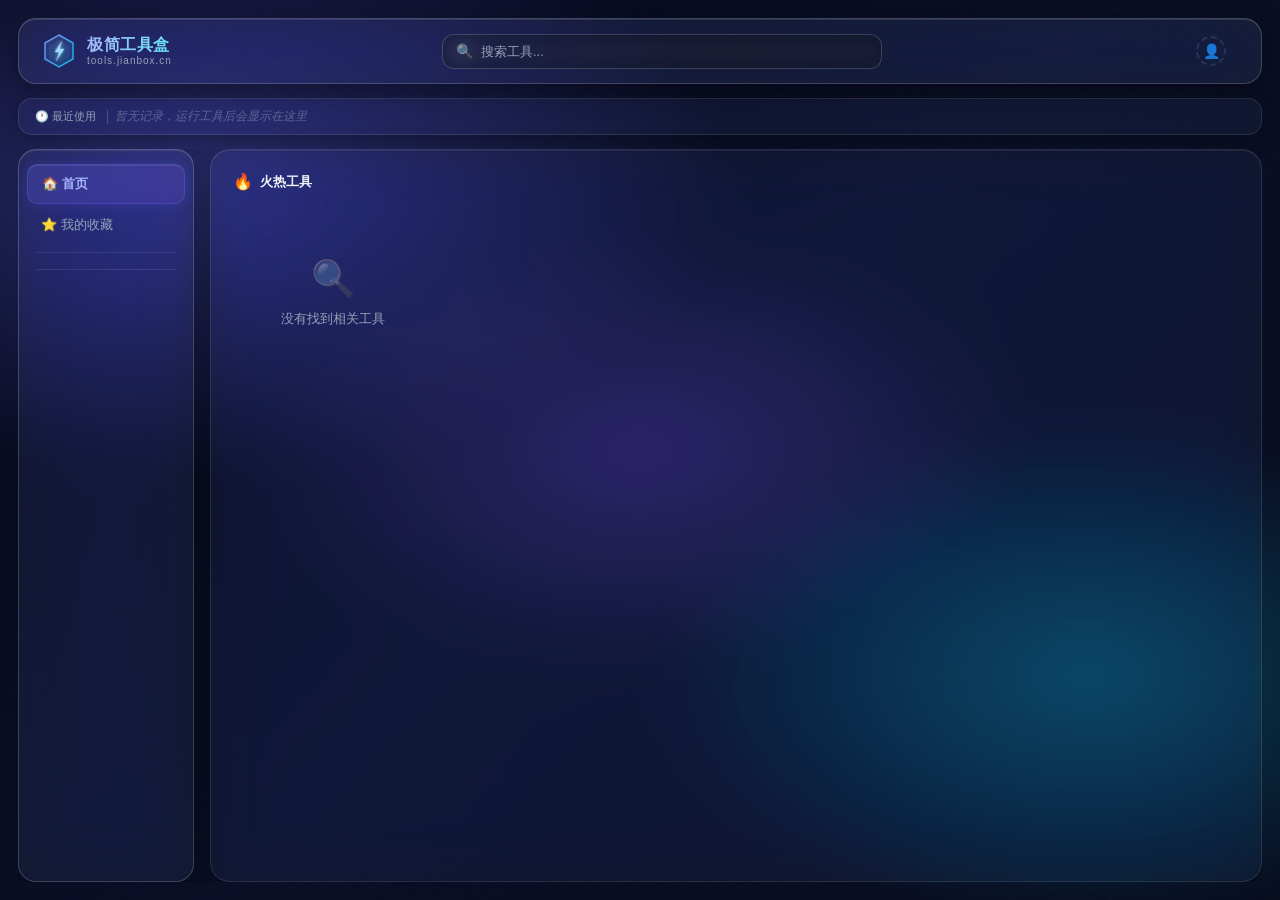
==== commit dd7d0267: "添加了一些管理员功能" ====
--- a/frontend/index.html
+++ b/frontend/index.html
@@ -108,6 +108,10 @@
 
         <!-- 用户 -->
         <div class="user-wrap">
+            <!-- 邮件图标（反馈） -->
+            <div id="feedbackIcon" class="feedback-icon" onclick="openFeedbackModal()" title="提交反馈">
+                📧
+            </div>
             <div class="user-area" id="userArea" onclick="handleUserAreaClick()">
                 <div class="avatar" id="headerAvatar"></div>
                 <span id="headerName" style="display:none"></span>
@@ -211,6 +215,51 @@
             <div class="modal-footer">
                 <button class="btn btn-cancel" onclick="hideRegisterModal()">取消</button>
                 <button class="btn btn-primary" onclick="adminRegister()">注册</button>
+            </div>
+        </div>
+    </div>
+
+    <!-- 反馈模态框 -->
+    <div class="modal-overlay" id="feedbackModal" style="display:none" onclick="hideFeedbackModal()">
+        <div class="modal-content" onclick="event.stopPropagation()">
+            <div class="modal-header">
+                <span class="modal-title">📧 提交反馈</span>
+                <button class="modal-close" onclick="hideFeedbackModal()">×</button>
+            </div>
+            <div class="modal-body">
+                <div class="form-group">
+                    <label>反馈内容 *</label>
+                    <textarea id="feedbackContent" class="form-input" rows="4" placeholder="请详细描述您的问题或建议..."></textarea>
+                </div>
+                <div class="form-group">
+                    <label>截图或图片（可选，最多2张，每张不超过5MB）</label>
+                    <div class="image-upload-container">
+                        <div class="image-upload-box" id="imageBox1" onclick="document.getElementById('image1').click()">
+                            <div class="upload-placeholder">
+                                <span style="font-size:24px">📷</span>
+                                <div>点击上传图片1</div>
+                            </div>
+                            <img id="preview1" style="display:none;width:100%;height:100%;object-fit:cover;border-radius:8px;">
+                            <button class="remove-image-btn" onclick="removeImage(1,event)" style="display:none">×</button>
+                        </div>
+                        <input type="file" id="image1" accept="image/*" style="display:none" onchange="previewImage(this,1)">
+                        
+                        <div class="image-upload-box" id="imageBox2" onclick="document.getElementById('image2').click()">
+                            <div class="upload-placeholder">
+                                <span style="font-size:24px">📷</span>
+                                <div>点击上传图片2</div>
+                            </div>
+                            <img id="preview2" style="display:none;width:100%;height:100%;object-fit:cover;border-radius:8px;">
+                            <button class="remove-image-btn" onclick="removeImage(2,event)" style="display:none">×</button>
+                        </div>
+                        <input type="file" id="image2" accept="image/*" style="display:none" onchange="previewImage(this,2)">
+                    </div>
+                </div>
+                <div id="feedbackRemaining" style="color:var(--text-dim);font-size:12px"></div>
+            </div>
+            <div class="modal-footer">
+                <button class="btn btn-cancel" onclick="hideFeedbackModal()">取消</button>
+                <button class="btn btn-primary" id="submitFeedbackBtn" onclick="submitFeedback()">提交反馈</button>
             </div>
         </div>
     </div>
--- a/frontend/css/style.css
+++ b/frontend/css/style.css
@@ -132,7 +132,7 @@
         }
 
         /* ── 用户头像 ── */
-        .user-wrap { position: relative; flex-shrink: 0; }
+        .user-wrap { position: relative; flex-shrink: 0; display: flex; align-items: center; gap: 8px; }
         .user-area {
             display: flex; align-items: center; gap: 9px;
             font-size: 13px; cursor: pointer;
@@ -802,6 +802,14 @@
             background-repeat: no-repeat;
             background-position: right 10px center;
             padding-right: 32px;
+            background-color: var(--glass-card);
+            color: var(--text-primary);
+            border: 1px solid var(--border);
+        }
+        select.form-input option {
+            background-color: var(--bg-primary);
+            color: var(--text-primary);
+            padding: 8px;
         }
         
         /* 工具弹窗样式 */
@@ -907,6 +915,23 @@
         }
         .btn-secondary:hover {
             background: var(--bg-input);
+        }
+        
+        .btn-preset {
+            padding: 5px 12px;
+            border: 1px solid var(--border);
+            border-radius: 6px;
+            background: var(--glass-card);
+            color: var(--text-dim);
+            font-size: 12px;
+            cursor: pointer;
+            transition: all 0.2s ease;
+            white-space: nowrap;
+        }
+        .btn-preset:hover {
+            background: rgba(99, 102, 241, 0.2);
+            border-color: var(--primary);
+            color: var(--text-main);
         }
         
         /* 时间戳转换 */
@@ -1395,4 +1420,76 @@
         .calc-zero-large {
             grid-column: span 2;
         }
+
+        /* 反馈图标 */
+        .feedback-icon {
+            font-size: 24px;
+            cursor: pointer;
+            transition: all 0.2s;
+            visibility: hidden;
+            opacity: 0;
+            flex-shrink: 0;
+            color: var(--text-dim);
+        }
+        .feedback-icon.show {
+            visibility: visible;
+            opacity: 1;
+        }
+        .feedback-icon:hover {
+            color: var(--primary);
+            transform: scale(1.1);
+        }
+
+        /* 图片上传容器 */
+        .image-upload-container {
+            display: flex;
+            gap: 12px;
+            margin-top: 8px;
+        }
+
+        .image-upload-box {
+            flex: 1;
+            aspect-ratio: 1;
+            border: 2px dashed var(--border);
+            border-radius: 12px;
+            cursor: pointer;
+            position: relative;
+            overflow: hidden;
+            display: flex;
+            align-items: center;
+            justify-content: center;
+            transition: all 0.2s;
+            background: var(--glass-card);
+        }
+
+        .image-upload-box:hover {
+            border-color: var(--primary);
+            background: rgba(99,102,241,0.1);
+        }
+
+        .upload-placeholder {
+            text-align: center;
+            color: var(--text-dim);
+            font-size: 12px;
+        }
+
+        .remove-image-btn {
+            position: absolute;
+            top: 4px;
+            right: 4px;
+            width: 24px;
+            height: 24px;
+            border-radius: 50%;
+            border: none;
+            background: rgba(0,0,0,0.6);
+            color: white;
+            font-size: 14px;
+            cursor: pointer;
+            display: flex;
+            align-items: center;
+            justify-content: center;
+        }
+        .remove-image-btn:hover {
+            background: rgba(239,68,68,0.9);
+        }
     
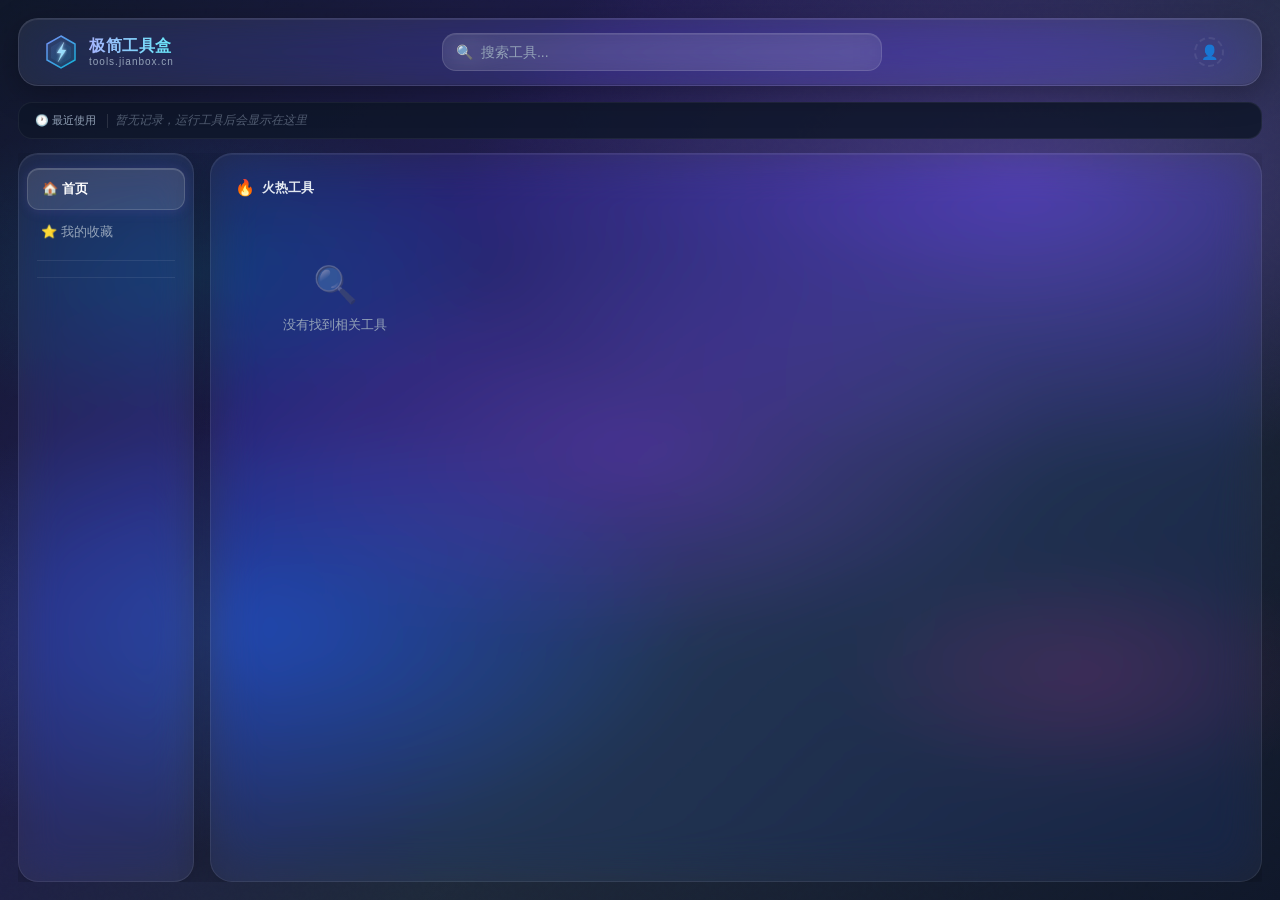
==== commit fe617100: "添加seo信息" ====
--- a/frontend/index.html
+++ b/frontend/index.html
@@ -427,5 +427,38 @@
     </div>
 
 <script src="js/main.js"></script>
+<script>
+    // 页面加载时立即处理锚点，不需要等待数据加载
+    document.addEventListener('DOMContentLoaded', function() {
+        const hash = window.location.hash;
+        if (hash.startsWith('#cat-section_')) {
+            const categoryId = hash.replace('#cat-section_', '');
+            if (categoryId && categoryId > 0) {
+                // 立即尝试滚动到对应位置
+                const tryScroll = () => {
+                    const categorySection = document.getElementById('cat-section_' + categoryId);
+                    if (categorySection) {
+                        // 激活对应的导航项
+                        const targetNav = document.querySelector('.nav-item[data-category-id="' + categoryId + '"]');
+                        if (targetNav) {
+                            document.querySelectorAll('.nav-item').forEach(n => n.classList.remove('active'));
+                            targetNav.classList.add('active');
+                        }
+                        // 使用原生滚动，更快
+                        const rect = categorySection.getBoundingClientRect();
+                        window.scrollTo({
+                            top: window.scrollY + rect.top - 100,
+                            behavior: 'auto'
+                        });
+                    } else {
+                        // 如果元素还没加载，延迟重试（最多5次）
+                        setTimeout(tryScroll, 50);
+                    }
+                };
+                tryScroll();
+            }
+        }
+    });
+</script>
 </body>
 </html>
--- a/frontend/css/style.css
+++ b/frontend/css/style.css
@@ -4,19 +4,20 @@
             --primary2: #8b5cf6;
             --accent: #06b6d4;
             --star: #f59e0b;
-            --text-main: #f1f5f9;
+            --text-main: #e2e8f0;
             --text-dim: #94a3b8;
-            --border: rgba(255,255,255,0.10);
-            --border-bright: rgba(255,255,255,0.18);
+            --text-bright: #ffffff;
+            --border: rgba(255,255,255,0.08);
+            --border-bright: rgba(255,255,255,0.12);
             --glass: rgba(255,255,255,0.06);
-            --glass-dark: rgba(10,15,30,0.55);
-            --glass-card: rgba(255,255,255,0.07);
+            --glass-dark: rgba(15, 23, 42, 0.75);
+            --glass-card: rgba(255,255,255,0.05);
             --primary-dark: #5b21b6;
         }
 
         * { margin:0; padding:0; box-sizing:border-box; }
 
-        /* ── 动态渐变背景 ── */
+        /* ── 深色夜景背景 ── */
         body {
             min-height: 100vh; height: 100vh;
             font-family: "PingFang SC","Microsoft YaHei",sans-serif;
@@ -25,24 +26,27 @@
             display: flex; flex-direction: column;
             padding: 18px;
             position: relative;
-        }
-
-        /* 背景层：多彩光晕 */
+            background: linear-gradient(135deg, #0f172a 0%, #1e1b4b 50%, #0f172a 100%);
+        }
+
+        /* 背景层：夜景城市光晕 */
         body::before {
             content:'';
             position:fixed; inset:0; z-index:-2;
             background:
-                radial-gradient(ellipse 70% 55% at 15% 20%, rgba(99,102,241,0.35) 0%, transparent 60%),
-                radial-gradient(ellipse 60% 50% at 85% 75%, rgba(6,182,212,0.28) 0%, transparent 55%),
-                radial-gradient(ellipse 50% 40% at 50% 50%, rgba(139,92,246,0.20) 0%, transparent 60%),
-                linear-gradient(135deg, #04061a 0%, #080d24 50%, #060b1e 100%);
+                radial-gradient(ellipse 80% 60% at 80% 20%, rgba(139, 92, 246, 0.35) 0%, transparent 55%),
+                radial-gradient(ellipse 70% 50% at 20% 70%, rgba(59, 130, 246, 0.3) 0%, transparent 50%),
+                radial-gradient(ellipse 60% 40% at 50% 50%, rgba(168, 85, 247, 0.2) 0%, transparent 55%),
+                radial-gradient(ellipse 50% 35% at 15% 30%, rgba(6, 182, 212, 0.15) 0%, transparent 50%),
+                radial-gradient(ellipse 45% 30% at 85% 75%, rgba(236, 72, 153, 0.12) 0%, transparent 45%),
+                linear-gradient(135deg, #0f172a 0%, #1e1b4b 30%, #1e293b 60%, #0f172a 100%);
         }
         /* 背景噪点增加质感 */
         body::after {
             content:'';
             position:fixed; inset:0; z-index:-1;
-            background-image: url("data:image/svg+xml,%3Csvg viewBox='0 0 256 256' xmlns='http://www.w3.org/2000/svg'%3E%3Cfilter id='noise'%3E%3CfeTurbulence type='fractalNoise' baseFrequency='0.9' numOctaves='4' stitchTiles='stitch'/%3E%3C/filter%3E%3Crect width='100%25' height='100%25' filter='url(%23noise)' opacity='0.04'/%3E%3C/svg%3E");
-            opacity: 0.5;
+            background-image: url("data:image/svg+xml,%3Csvg viewBox='0 0 256 256' xmlns='http://www.w3.org/2000/svg'%3E%3Cfilter id='noise'%3E%3CfeTurbulence type='fractalNoise' baseFrequency='0.7' numOctaves='4' stitchTiles='stitch'/%3E%3C/filter%3E%3Crect width='100%25' height='100%25' filter='url(%23noise)' opacity='0.02'/%3E%3C/svg%3E");
+            opacity: 0.3;
             pointer-events:none;
         }
 
@@ -61,15 +65,18 @@
         header {
             position: relative;
             z-index: 100;
-            border-radius: 18px;
-            padding: 11px 22px;
+            border-radius: 20px;
+            padding: 12px 24px;
             display: flex; align-items: center; gap: 28px;
-            margin-bottom: 14px;
-            background: rgba(255,255,255,0.06);
-            backdrop-filter: blur(30px) saturate(180%);
-            -webkit-backdrop-filter: blur(30px) saturate(180%);
-            border: 1px solid var(--border-bright);
-            box-shadow: 0 4px 24px rgba(0,0,0,0.4), inset 0 1px 0 rgba(255,255,255,0.12);
+            margin-bottom: 16px;
+            background: rgba(255, 255, 255, 0.08);
+            backdrop-filter: blur(24px) saturate(180%);
+            -webkit-backdrop-filter: blur(24px) saturate(180%);
+            border: 1px solid rgba(255, 255, 255, 0.1);
+            box-shadow: 
+                0 8px 32px rgba(0, 0, 0, 0.3), 
+                inset 0 1px 0 rgba(255, 255, 255, 0.08),
+                inset 0 -1px 0 rgba(0, 0, 0, 0.1);
         }
 
         /* ── LOGO ── */
@@ -116,19 +123,23 @@
         }
         .search-input {
             width: 100%;
-            background: rgba(0,0,0,0.25);
-            border: 1px solid var(--border-bright);
-            backdrop-filter: blur(10px);
-            padding: 9px 16px 9px 38px;
-            border-radius: 12px;
-            color: #fff; outline: none; font-size: 13px;
-            transition: 0.25s;
+            background: rgba(255, 255, 255, 0.08);
+            border: 1px solid rgba(255, 255, 255, 0.12);
+            backdrop-filter: blur(16px);
+            -webkit-backdrop-filter: blur(16px);
+            padding: 10px 16px 10px 38px;
+            border-radius: 14px;
+            color: var(--text-main); outline: none; font-size: 14px;
+            transition: 0.3s;
+            box-shadow: inset 0 1px 0 rgba(255, 255, 255, 0.08);
         }
         .search-input::placeholder { color: var(--text-dim); }
         .search-input:focus {
-            border-color: rgba(99,102,241,0.6);
-            background: rgba(99,102,241,0.08);
-            box-shadow: 0 0 0 3px rgba(99,102,241,0.15);
+            border-color: rgba(147, 112, 219, 0.5);
+            background: rgba(255, 255, 255, 0.1);
+            box-shadow: 
+                0 0 0 4px rgba(147, 112, 219, 0.1),
+                inset 0 1px 0 rgba(255, 255, 255, 0.12);
         }
 
         /* ── 用户头像 ── */
@@ -171,12 +182,12 @@
             right: 0;
             margin-top: 8px;
             width: 280px;
-            background: rgba(12,18,38,0.92);
-            backdrop-filter: blur(30px) saturate(180%);
-            -webkit-backdrop-filter: blur(30px) saturate(180%);
-            border: 1px solid var(--border-bright);
+            background: rgba(15, 23, 42, 0.95);
+            backdrop-filter: blur(24px) saturate(180%);
+            -webkit-backdrop-filter: blur(24px) saturate(180%);
+            border: 1px solid rgba(255, 255, 255, 0.08);
             border-radius: 16px;
-            box-shadow: 0 16px 48px rgba(0,0,0,0.55), inset 0 1px 0 rgba(255,255,255,0.1);
+            box-shadow: 0 12px 40px rgba(0,0,0,0.45), inset 0 1px 0 rgba(255,255,255,0.06);
             z-index: 9999;
             overflow: hidden;
         }
@@ -193,8 +204,9 @@
             left: 0;
             right: 0;
             bottom: 0;
-            background: rgba(0,0,0,0.6);
-            backdrop-filter: blur(8px);
+            background: rgba(0, 0, 0, 0.45);
+            backdrop-filter: blur(12px) saturate(150%);
+            -webkit-backdrop-filter: blur(12px) saturate(150%);
             display: flex;
             align-items: center;
             justify-content: center;
@@ -202,108 +214,140 @@
         }
         .modal-content {
             width: 90%;
-            max-width: 420px;
-            background: rgba(12,18,38,0.95);
-            backdrop-filter: blur(30px) saturate(180%);
-            border: 1px solid var(--border-bright);
-            border-radius: 16px;
-            box-shadow: 0 20px 60px rgba(0,0,0,0.6);
+            max-width: 400px;
+            background: rgba(255, 255, 255, 0.08);
+            backdrop-filter: blur(32px) saturate(180%);
+            -webkit-backdrop-filter: blur(32px) saturate(180%);
+            border: 1px solid rgba(255, 255, 255, 0.12);
+            border-radius: 24px;
+            box-shadow: 
+                0 25px 60px rgba(0, 0, 0, 0.5),
+                inset 0 1px 0 rgba(255, 255, 255, 0.15),
+                inset 0 -1px 0 rgba(0, 0, 0, 0.08);
             overflow: hidden;
             position: relative;
             z-index: 99999999 !important;
+            animation: modalPop 0.3s cubic-bezier(0.4, 0, 0.2, 1);
+        }
+        @keyframes modalPop {
+            from { opacity: 0; transform: scale(0.95) translateY(10px); }
+            to   { opacity: 1; transform: scale(1) translateY(0); }
         }
         .modal-header {
-            padding: 16px 20px;
+            padding: 20px 24px;
             display: flex;
             align-items: center;
             justify-content: space-between;
-            border-bottom: 1px solid var(--border);
+            border-bottom: 1px solid rgba(255, 255, 255, 0.06);
+            background: rgba(255, 255, 255, 0.02);
         }
         .modal-title {
-            font-size: 16px;
+            font-size: 18px;
             font-weight: 600;
             color: var(--text-bright);
+            display: flex;
+            align-items: center;
+            gap: 8px;
         }
         .modal-close {
-            width: 28px;
-            height: 28px;
+            width: 32px;
+            height: 32px;
             border: none;
-            background: rgba(255,255,255,0.08);
+            background: rgba(255, 255, 255, 0.08);
             color: var(--text-dim);
-            border-radius: 8px;
-            cursor: pointer;
-            font-size: 18px;
+            border-radius: 10px;
+            cursor: pointer;
+            font-size: 20px;
             display: flex;
             align-items: center;
             justify-content: center;
-            transition: all 0.2s;
+            transition: all 0.25s;
         }
         .modal-close:hover {
-            background: rgba(255,255,255,0.15);
+            background: rgba(255, 255, 255, 0.15);
             color: var(--text-bright);
+            transform: scale(1.05);
         }
         .modal-body {
-            padding: 20px;
+            padding: 24px;
         }
         .form-group {
-            margin-bottom: 16px;
+            margin-bottom: 18px;
         }
         .form-group label {
             display: block;
             font-size: 13px;
             color: var(--text-dim);
-            margin-bottom: 6px;
+            margin-bottom: 8px;
+            font-weight: 500;
         }
         .form-input {
             width: 100%;
-            padding: 10px 14px;
-            background: rgba(255,255,255,0.06);
-            border: 1px solid var(--border);
-            border-radius: 10px;
+            padding: 12px 16px;
+            background: rgba(255, 255, 255, 0.06);
+            backdrop-filter: blur(10px);
+            -webkit-backdrop-filter: blur(10px);
+            border: 1px solid rgba(255, 255, 255, 0.08);
+            border-radius: 14px;
             color: var(--text-bright);
-            font-size: 14px;
+            font-size: 15px;
             box-sizing: border-box;
-            transition: all 0.2s;
+            transition: all 0.3s;
+            box-shadow: inset 0 1px 0 rgba(255, 255, 255, 0.06);
         }
         .form-input:focus {
             outline: none;
-            border-color: var(--primary);
-            background: rgba(255,255,255,0.08);
+            border-color: rgba(255, 255, 255, 0.2);
+            background: rgba(255, 255, 255, 0.08);
+            box-shadow: 
+                inset 0 1px 0 rgba(255, 255, 255, 0.1),
+                0 0 0 4px rgba(99, 102, 241, 0.1);
         }
         .form-input::placeholder {
-            color: var(--text-dim);
+            color: rgba(148, 163, 184, 0.5);
         }
         .modal-footer {
-            padding: 16px 20px;
+            padding: 16px 24px;
             display: flex;
             gap: 12px;
-            border-top: 1px solid var(--border);
+            border-top: 1px solid rgba(255, 255, 255, 0.06);
+            background: rgba(255, 255, 255, 0.02);
         }
         .btn {
             flex: 1;
-            padding: 10px 20px;
+            padding: 12px 20px;
             border: none;
-            border-radius: 10px;
+            border-radius: 14px;
             font-size: 14px;
-            font-weight: 500;
-            cursor: pointer;
-            transition: all 0.2s;
+            font-weight: 600;
+            cursor: pointer;
+            transition: all 0.3s;
         }
         .btn-cancel {
-            background: rgba(255,255,255,0.08);
+            background: rgba(255, 255, 255, 0.08);
+            backdrop-filter: blur(10px);
+            -webkit-backdrop-filter: blur(10px);
             color: var(--text-dim);
+            border: 1px solid rgba(255, 255, 255, 0.08);
+            box-shadow: inset 0 1px 0 rgba(255, 255, 255, 0.06);
         }
         .btn-cancel:hover {
-            background: rgba(255,255,255,0.12);
+            background: rgba(255, 255, 255, 0.12);
             color: var(--text-bright);
+            border-color: rgba(255, 255, 255, 0.12);
         }
         .btn-primary {
-            background: var(--primary);
-            color: white;
+            background: rgba(255, 255, 255, 0.95);
+            color: #1f2937;
+            box-shadow: 
+                0 6px 20px rgba(0, 0, 0, 0.18),
+                inset 0 1px 0 rgba(255, 255, 255, 0.9);
         }
         .btn-primary:hover {
-            background: var(--primary-dark);
-            transform: translateY(-1px);
+            transform: translateY(-2px);
+            box-shadow: 
+                0 8px 24px rgba(0, 0, 0, 0.22),
+                inset 0 1px 0 rgba(255, 255, 255, 0.95);
         }
         .form-footer {
             text-align: center;
@@ -368,9 +412,9 @@
         .dp-btn:hover { opacity: 0.85; transform: translateY(-1px); }
         .dp-input {
             flex: 1; font-size: 13px; color: var(--text-main);
-            background: rgba(0,0,0,0.3); border: 1px solid rgba(99,102,241,0.5);
+            background: rgba(0,0,0,0.3); border: 1px solid rgba(99,102,241,0.3);
             border-radius: 8px; padding: 7px 11px; outline: none;
-            box-shadow: 0 0 0 2px rgba(99,102,241,0.15);
+            box-shadow: 0 0 0 2px rgba(99,102,241,0.1);
         }
         .dp-edit-btn {
             width: 28px; height: 28px; border-radius: 7px;
@@ -415,11 +459,11 @@
             display: flex; align-items: center; gap: 7px;
             margin-bottom: 14px;
             overflow-x: auto;
-            background: rgba(255,255,255,0.04);
-            backdrop-filter: blur(20px) saturate(150%);
-            -webkit-backdrop-filter: blur(20px) saturate(150%);
-            border: 1px solid var(--border);
-            box-shadow: 0 4px 16px rgba(0,0,0,0.25);
+            background: rgba(15, 23, 42, 0.85);
+            border: 1px solid rgba(255, 255, 255, 0.06);
+            box-shadow: none;
+            transform: translateZ(0);
+            -webkit-transform: translateZ(0);
         }
         .recent-bar::-webkit-scrollbar { height: 0; }
         .recent-label {
@@ -431,17 +475,17 @@
         .recent-item {
             display: flex; align-items: center; gap: 6px;
             background: rgba(255,255,255,0.06);
-            border: 1px solid rgba(255,255,255,0.1);
+            border: 1px solid rgba(255,255,255,0.08);
             border-radius: 8px; padding: 4px 12px;
-            font-size: 12px; color: #cbd5e1;
+            font-size: 12px; color: var(--text-main);
             cursor: pointer; white-space: nowrap; flex-shrink: 0;
             transition: 0.2s; backdrop-filter: blur(8px);
         }
         .recent-item:hover {
-            background: rgba(99,102,241,0.2);
-            border-color: rgba(99,102,241,0.45);
+            background: rgba(139,92,246,0.2);
+            border-color: rgba(139,92,246,0.4);
             color: #fff; transform: translateY(-1px);
-            box-shadow: 0 4px 12px rgba(99,102,241,0.2);
+            box-shadow: 0 2px 8px rgba(139,92,246,0.2);
         }
         .recent-item .ri-icon { font-size: 13px; }
         .recent-empty {
@@ -455,31 +499,39 @@
         /* ── 侧边栏 ── */
         aside {
             width: 176px; flex-shrink: 0;
-            border-radius: 18px;
+            border-radius: 20px;
             padding: 14px 8px;
             display: flex; flex-direction: column; gap: 2px;
-            background: rgba(255,255,255,0.05);
-            backdrop-filter: blur(28px) saturate(160%);
-            -webkit-backdrop-filter: blur(28px) saturate(160%);
-            border: 1px solid var(--border-bright);
-            box-shadow: 0 8px 32px rgba(0,0,0,0.3), inset 0 1px 0 rgba(255,255,255,0.1);
+            background: rgba(255, 255, 255, 0.06);
+            backdrop-filter: blur(20px) saturate(160%);
+            -webkit-backdrop-filter: blur(20px) saturate(160%);
+            border: 1px solid rgba(255, 255, 255, 0.08);
+            box-shadow: 
+                0 8px 32px rgba(0, 0, 0, 0.3),
+                inset 0 1px 0 rgba(255, 255, 255, 0.06);
+            will-change: backdrop-filter, transform;
+            transform: translateZ(0);
+            -webkit-transform: translateZ(0);
         }
         .nav-item {
-            padding: 10px 14px; border-radius: 10px; cursor: pointer;
-            color: var(--text-dim); font-size: 13px; transition: 0.2s;
+            padding: 11px 14px; border-radius: 12px; cursor: pointer;
+            color: var(--text-dim); font-size: 13px; transition: 0.25s;
             display: flex; align-items: center; justify-content: flex-start;
-            gap: 6px;
+            gap: 8px;
+            position: relative;
         }
         .nav-item > span:first-child { flex: 1; }
         .nav-item:hover {
-            background: rgba(255,255,255,0.07);
+            background: rgba(255, 255, 255, 0.08);
             color: var(--text-main);
         }
         .nav-item.active {
-            background: linear-gradient(135deg, rgba(99,102,241,0.25), rgba(139,92,246,0.18));
-            color: #a5b4fc; font-weight: 600;
-            border: 1px solid rgba(99,102,241,0.3);
-            box-shadow: 0 2px 12px rgba(99,102,241,0.2), inset 0 1px 0 rgba(255,255,255,0.1);
+            background: rgba(255, 255, 255, 0.12);
+            color: var(--text-bright); font-weight: 600;
+            border: 1px solid rgba(255, 255, 255, 0.15);
+            box-shadow: 
+                0 2px 12px rgba(147, 112, 219, 0.15), 
+                inset 0 1px 0 rgba(255, 255, 255, 0.15);
         }
         .nav-badge {
             background: var(--star);
@@ -491,17 +543,19 @@
         /* ── 工具主区域 ── */
         .tools-box {
             flex: 1;
-            border-radius: 20px;
-            padding: 22px;
+            border-radius: 22px;
+            padding: 24px;
             overflow-y: auto;
-            background: rgba(255,255,255,0.04);
-            backdrop-filter: blur(24px) saturate(150%);
-            -webkit-backdrop-filter: blur(24px) saturate(150%);
-            border: 1px solid var(--border);
-            box-shadow: 0 8px 32px rgba(0,0,0,0.3), inset 0 1px 0 rgba(255,255,255,0.06);
+            background: rgba(255, 255, 255, 0.05);
+            backdrop-filter: blur(24px) saturate(180%);
+            -webkit-backdrop-filter: blur(24px) saturate(180%);
+            border: 1px solid rgba(255, 255, 255, 0.08);
+            box-shadow: 
+                0 8px 32px rgba(0, 0, 0, 0.25), 
+                inset 0 1px 0 rgba(255, 255, 255, 0.06);
         }
         .tools-box::-webkit-scrollbar { width: 4px; }
-        .tools-box::-webkit-scrollbar-thumb { background: rgba(255,255,255,0.12); border-radius: 2px; }
+        .tools-box::-webkit-scrollbar-thumb { background: rgba(255,255,255,0.1); border-radius: 2px; }
 
         .section-title {
             font-size: 12px; color: var(--text-dim);
@@ -518,44 +572,57 @@
 
         /* ── 工具卡片（核心毛玻璃） ── */
         .card {
-            background: rgba(255,255,255,0.07);
-            backdrop-filter: blur(16px) saturate(160%);
-            -webkit-backdrop-filter: blur(16px) saturate(160%);
-            border: 1px solid rgba(255,255,255,0.13);
-            border-radius: 16px; padding: 16px;
+            background: rgba(255, 255, 255, 0.08);
+            backdrop-filter: blur(20px) saturate(180%);
+            -webkit-backdrop-filter: blur(20px) saturate(180%);
+            border: 1px solid rgba(255, 255, 255, 0.1);
+            border-radius: 18px; padding: 18px;
             display: flex; flex-direction: column;
             position: relative;
             transition: all 0.3s cubic-bezier(0.4,0,0.2,1);
-            box-shadow: 0 4px 20px rgba(0,0,0,0.25), inset 0 1px 0 rgba(255,255,255,0.1);
+            box-shadow: 
+                0 4px 24px rgba(0, 0, 0, 0.2),
+                inset 0 1px 0 rgba(255, 255, 255, 0.1);
         }
         .card::before {
-            content:''; position:absolute; inset:0; border-radius:16px;
-            background: linear-gradient(135deg, rgba(255,255,255,0.05) 0%, transparent 60%);
+            content:''; position:absolute; inset:0; border-radius:18px;
+            background: linear-gradient(145deg, rgba(139, 92, 246, 0.1) 0%, rgba(59, 130, 246, 0.05) 50%, rgba(139, 92, 246, 0.08) 100%);
             pointer-events:none;
+            opacity: 0;
+            transition: opacity 0.3s;
         }
         .card:hover {
-            transform: translateY(-5px) scale(1.01);
-            border-color: rgba(99,102,241,0.45);
-            background: rgba(99,102,241,0.12);
-            box-shadow: 0 12px 36px rgba(99,102,241,0.25), 0 4px 16px rgba(0,0,0,0.3), inset 0 1px 0 rgba(255,255,255,0.15);
+            transform: translateY(-6px) scale(1.02);
+            border-color: rgba(139, 92, 246, 0.4);
+            background: rgba(255, 255, 255, 0.12);
+            box-shadow: 
+                0 12px 36px rgba(139, 92, 246, 0.25), 
+                0 4px 16px rgba(0, 0, 0, 0.2), 
+                inset 0 1px 0 rgba(255, 255, 255, 0.15);
+        }
+        .card:hover::before {
+            opacity: 1;
         }
         .card.favorited {
-            border-color: rgba(245,158,11,0.35);
-            box-shadow: 0 4px 20px rgba(245,158,11,0.15), 0 4px 16px rgba(0,0,0,0.25), inset 0 1px 0 rgba(255,255,255,0.1);
+            border-color: rgba(245, 158, 11, 0.3);
+            box-shadow: 
+                0 4px 20px rgba(245, 158, 11, 0.15), 
+                0 4px 16px rgba(0, 0, 0, 0.18), 
+                inset 0 1px 0 rgba(255, 255, 255, 0.1);
         }
 
         /* 收藏按钮 */
         .star-btn {
             position:absolute; top:11px; right:11px;
-            background: rgba(0,0,0,0.2); border: 1px solid rgba(255,255,255,0.1);
+            background: rgba(0,0,0,0.2); border: 1px solid rgba(255,255,255,0.08);
             width: 26px; height: 26px; border-radius: 7px;
             display: flex; align-items: center; justify-content: center;
             font-size: 13px; cursor: pointer;
             color: rgba(255,255,255,0.3);
             transition: 0.2s; backdrop-filter: blur(8px);
         }
-        .star-btn:hover { color: var(--star); border-color: rgba(245,158,11,0.4); background: rgba(245,158,11,0.1); transform: scale(1.15); }
-        .star-btn.active { color: var(--star); border-color: rgba(245,158,11,0.5); background: rgba(245,158,11,0.12); }
+        .star-btn:hover { color: var(--star); border-color: rgba(245,158,11,0.35); background: rgba(245,158,11,0.08); transform: scale(1.15); }
+        .star-btn.active { color: var(--star); border-color: rgba(245,158,11,0.4); background: rgba(245,158,11,0.1); }
 
         .card-header {
             display: flex; align-items: center; gap: 11px; margin-bottom: 10px;
@@ -1145,20 +1212,20 @@
         .tool-page {
             max-width: 1100px;
             margin: 0 auto;
-            padding: 20px;
+            padding: 20px 20px 20px;
         }
         .tool-header {
             display: flex;
             align-items: center;
             gap: 20px;
-            margin-bottom: 24px;
+            padding: 24px;
             background: rgba(255,255,255,0.05);
             backdrop-filter: blur(16px);
             -webkit-backdrop-filter: blur(16px);
-            padding: 24px;
-            border-radius: 20px;
+            border-radius: 20px 20px 0 0;
             border: 1px solid var(--border-bright);
-            box-shadow: 0 8px 32px rgba(0,0,0,0.3), inset 0 1px 0 rgba(255,255,255,0.1);
+            border-bottom: none;
+            box-shadow: inset 0 1px 0 rgba(255,255,255,0.1);
         }
         .tool-header-icon {
             width: 72px;
@@ -1237,18 +1304,16 @@
             backdrop-filter: blur(16px);
             -webkit-backdrop-filter: blur(16px);
             padding: 32px;
-            border-radius: 20px;
+            border-radius: 0 0 20px 20px;
             border: 1px solid var(--border-bright);
+            border-top: none;
             box-shadow: 0 8px 32px rgba(0,0,0,0.3), inset 0 1px 0 rgba(255,255,255,0.1);
         }
         .tool-section {
             margin-bottom: 0;
         }
         .tool-section-title {
-            font-size: 18px;
-            font-weight: 700;
-            color: var(--text-primary);
-            margin-bottom: 20px;
+            display: none;
         }
 
         /* JSON格式化工具 */
